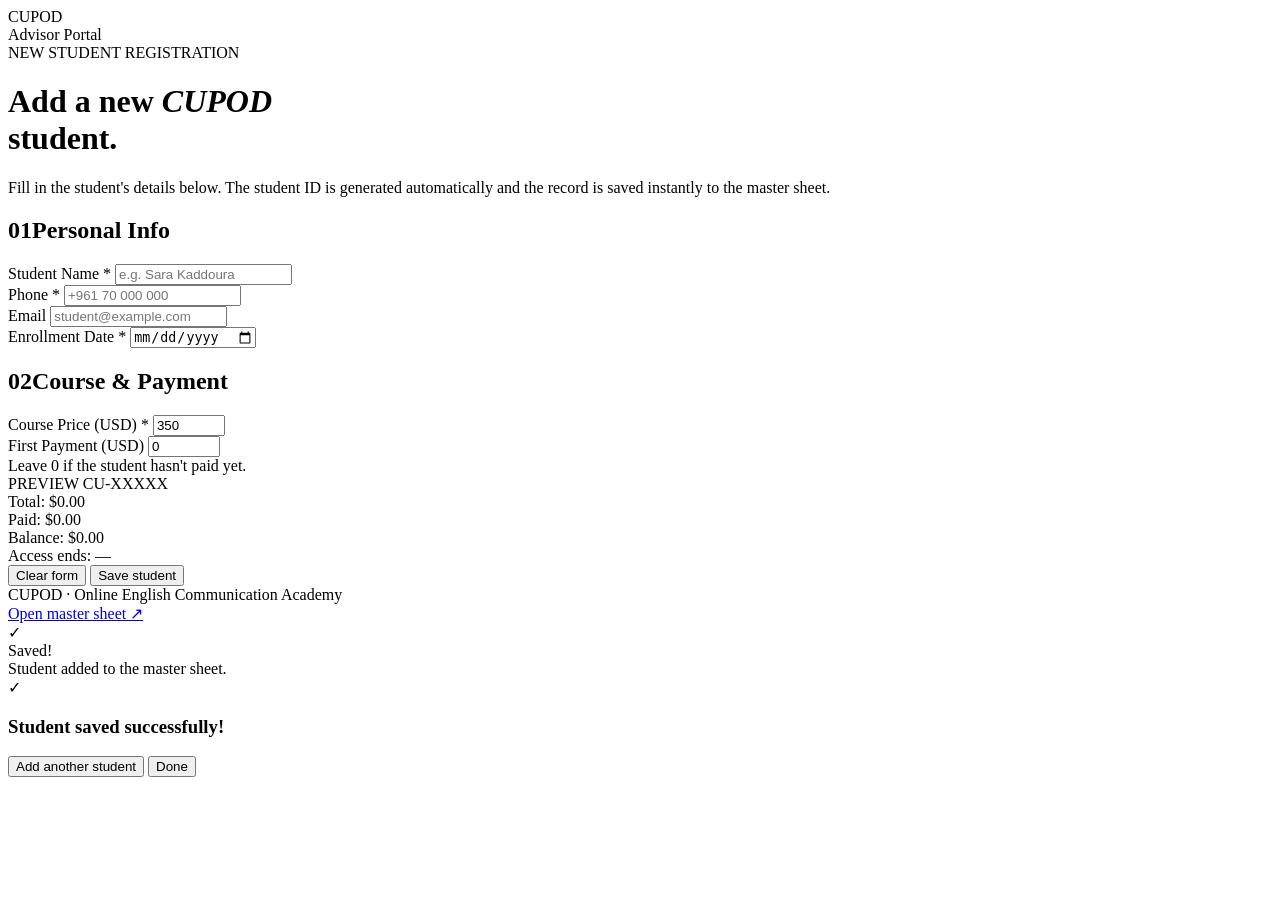
==== index.html @ 3a350378 "Add files via upload" ====
<!DOCTYPE html>
<html lang="en">
<head>
  <meta charset="UTF-8" />
  <meta name="viewport" content="width=device-width, initial-scale=1.0" />
  <title>CUPOD — Student Registration</title>
  <meta name="description" content="Register a new CUPOD student. Internal advisor tool." />
  <link rel="preconnect" href="https://fonts.googleapis.com" />
  <link rel="preconnect" href="https://fonts.gstatic.com" crossorigin />
  <link href="https://fonts.googleapis.com/css2?family=Bebas+Neue&family=DM+Sans:wght@300;400;500;700;900&display=swap" rel="stylesheet" />
  <link rel="stylesheet" href="css/styles.css" />
</head>
<body>

  <!-- BACKGROUND -->
  <div class="bg-orbs" aria-hidden="true">
    <div class="orb orb-1"></div>
    <div class="orb orb-2"></div>
    <div class="orb orb-3"></div>
  </div>

  <!-- NAV -->
  <nav class="nav">
    <div class="nav-logo">CUPOD</div>
    <div class="nav-tag">Advisor Portal</div>
  </nav>

  <!-- MAIN -->
  <main class="container">

    <header class="hero reveal">
      <span class="badge">NEW STUDENT REGISTRATION</span>
      <h1>Add a new <em>CUPOD</em><br/>student.</h1>
      <p class="hero-sub">Fill in the student's details below. The student ID is generated automatically and the record is saved instantly to the master sheet.</p>
    </header>

    <!-- FORM CARD -->
    <section class="card reveal">
      <form id="registrationForm" novalidate>

        <!-- SECTION: Personal -->
        <div class="form-section">
          <h2 class="section-title"><span class="section-num">01</span>Personal Info</h2>

          <div class="grid-2">
            <div class="field">
              <label for="studentName">Student Name <span class="req">*</span></label>
              <input type="text" id="studentName" name="studentName" required maxlength="80" autocomplete="name" placeholder="e.g. Sara Kaddoura" />
              <div class="error-msg" id="err-studentName"></div>
            </div>

            <div class="field">
              <label for="phone">Phone <span class="req">*</span></label>
              <input type="tel" id="phone" name="phone" required maxlength="30" autocomplete="tel" placeholder="+961 70 000 000" />
              <div class="error-msg" id="err-phone"></div>
            </div>

            <div class="field">
              <label for="email">Email</label>
              <input type="email" id="email" name="email" maxlength="120" autocomplete="email" placeholder="student@example.com" />
              <div class="error-msg" id="err-email"></div>
            </div>

            <div class="field">
              <label for="enrollDate">Enrollment Date <span class="req">*</span></label>
              <input type="date" id="enrollDate" name="enrollDate" required />
              <div class="error-msg" id="err-enrollDate"></div>
            </div>
          </div>
        </div>

        <!-- SECTION: Course -->
        <div class="form-section">
          <h2 class="section-title"><span class="section-num">02</span>Course & Payment</h2>

          <div class="grid-2">
            <div class="field">
              <label for="coursePrice">Course Price (USD) <span class="req">*</span></label>
              <input type="number" id="coursePrice" name="coursePrice" required min="0" max="10000" step="1" value="350" />
              <div class="error-msg" id="err-coursePrice"></div>
            </div>

            <div class="field">
              <label for="firstPayment">First Payment (USD)</label>
              <input type="number" id="firstPayment" name="firstPayment" min="0" max="10000" step="1" value="0" />
              <div class="error-msg" id="err-firstPayment"></div>
              <div class="field-hint">Leave 0 if the student hasn't paid yet.</div>
            </div>
          </div>
        </div>

        <!-- LIVE PREVIEW -->
        <div class="preview-box" id="previewBox">
          <div class="preview-header">
            <span class="preview-label">PREVIEW</span>
            <span class="preview-id" id="previewId">CU-XXXXX</span>
          </div>
          <div class="preview-grid">
            <div><span class="pk">Total:</span> <span class="pv" id="pvTotal">$0.00</span></div>
            <div><span class="pk">Paid:</span> <span class="pv" id="pvPaid">$0.00</span></div>
            <div><span class="pk">Balance:</span> <span class="pv" id="pvBalance">$0.00</span></div>
            <div><span class="pk">Access ends:</span> <span class="pv" id="pvAccess">—</span></div>
          </div>
        </div>

        <!-- ACTIONS -->
        <div class="actions">
          <button type="reset" class="btn btn-ghost" id="resetBtn">Clear form</button>
          <button type="submit" class="btn btn-primary" id="submitBtn">
            <span class="btn-label">Save student</span>
            <span class="spinner" aria-hidden="true"></span>
          </button>
        </div>

      </form>
    </section>

    <!-- FOOTER -->
    <footer class="footer reveal">
      <div>CUPOD · Online English Communication Academy</div>
      <div class="footer-link"><a href="#" id="viewSheetLink" target="_blank" rel="noopener">Open master sheet ↗</a></div>
    </footer>
  </main>

  <!-- TOAST -->
  <div class="toast" id="toast" role="status" aria-live="polite">
    <div class="toast-icon" id="toastIcon">✓</div>
    <div class="toast-body">
      <div class="toast-title" id="toastTitle">Saved!</div>
      <div class="toast-msg" id="toastMsg">Student added to the master sheet.</div>
    </div>
  </div>

  <!-- SUCCESS MODAL -->
  <div class="modal" id="successModal" aria-hidden="true">
    <div class="modal-backdrop"></div>
    <div class="modal-card">
      <div class="modal-check">✓</div>
      <h3>Student saved successfully!</h3>
      <div class="modal-details" id="modalDetails"></div>
      <div class="modal-actions">
        <button class="btn btn-ghost" id="addAnotherBtn">Add another student</button>
        <button class="btn btn-primary" id="modalCloseBtn">Done</button>
      </div>
    </div>
  </div>

  <script src="js/config.js"></script>
  <script src="js/main.js"></script>
</body>
</html>
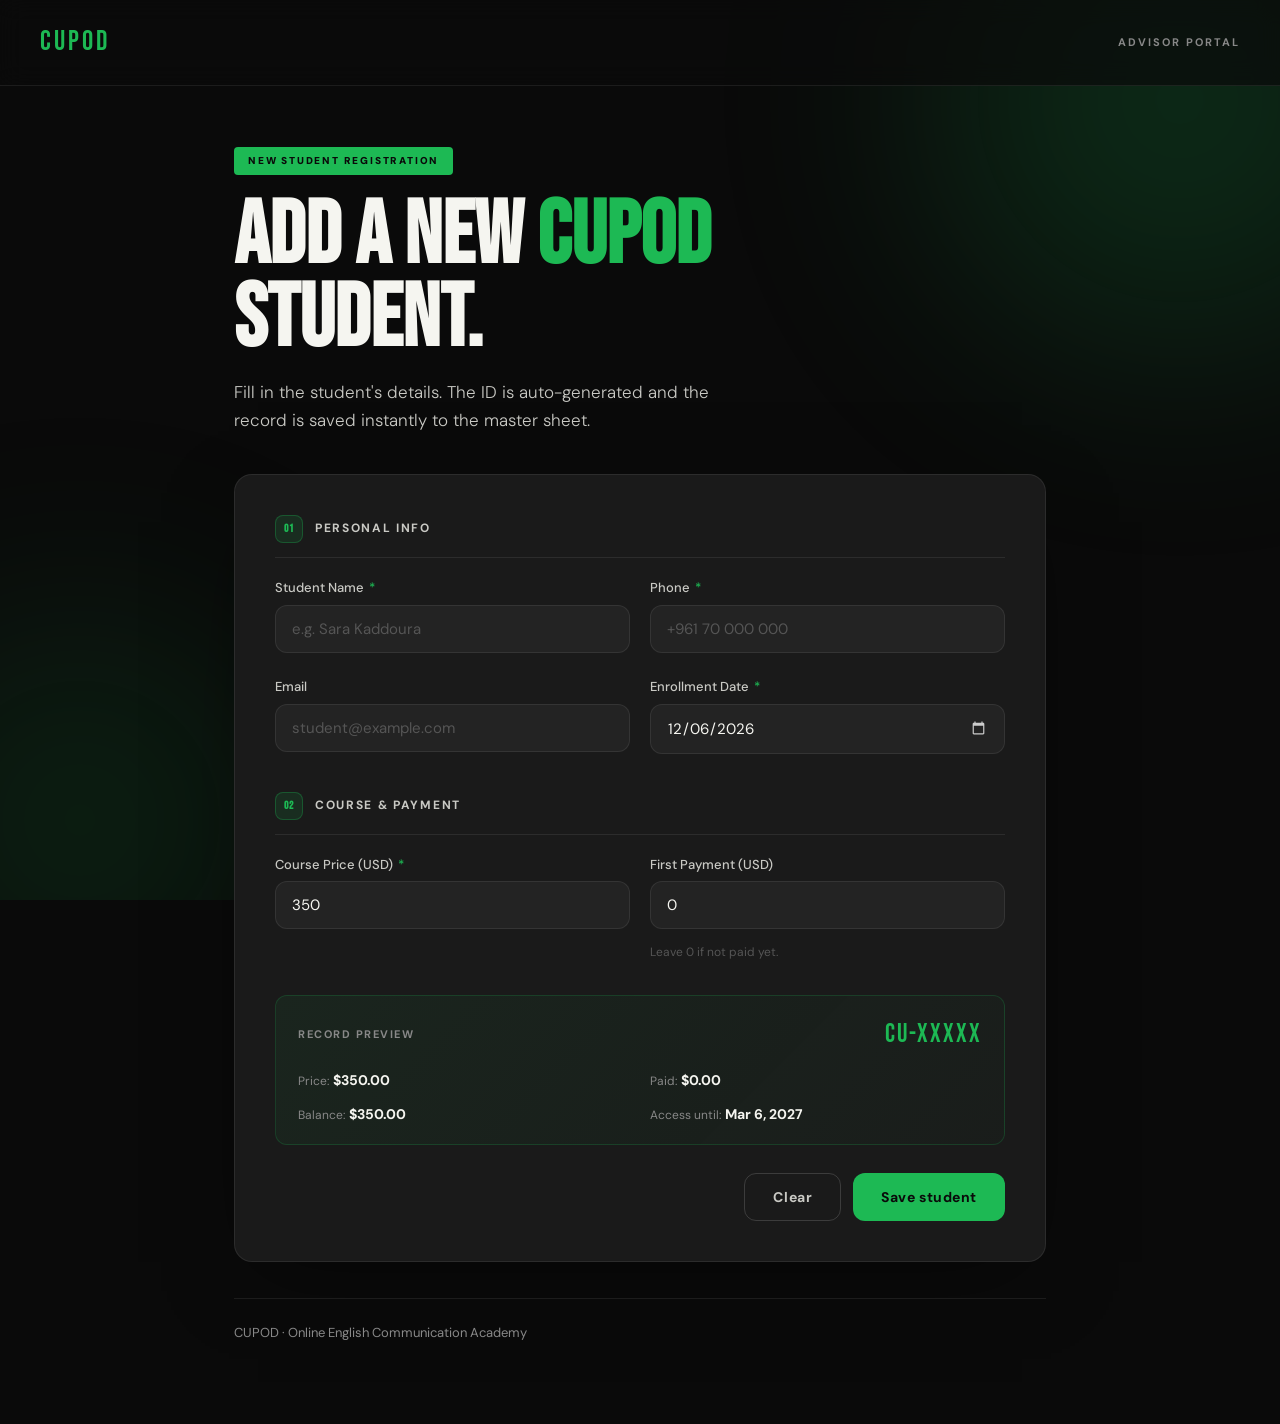
==== commit fd63fcd7: "Add files via upload" ====
--- a/index.html
+++ b/index.html
@@ -1,151 +1,470 @@
 <!DOCTYPE html>
 <html lang="en">
 <head>
-  <meta charset="UTF-8" />
-  <meta name="viewport" content="width=device-width, initial-scale=1.0" />
-  <title>CUPOD — Student Registration</title>
-  <meta name="description" content="Register a new CUPOD student. Internal advisor tool." />
-  <link rel="preconnect" href="https://fonts.googleapis.com" />
-  <link rel="preconnect" href="https://fonts.gstatic.com" crossorigin />
-  <link href="https://fonts.googleapis.com/css2?family=Bebas+Neue&family=DM+Sans:wght@300;400;500;700;900&display=swap" rel="stylesheet" />
-  <link rel="stylesheet" href="css/styles.css" />
+<meta charset="UTF-8"/>
+<meta name="viewport" content="width=device-width, initial-scale=1.0"/>
+<title>CUPOD — Student Registration</title>
+<link href="https://fonts.googleapis.com/css2?family=Bebas+Neue&family=DM+Sans:wght@300;400;500;700;900&display=swap" rel="stylesheet"/>
+<style>
+*{box-sizing:border-box;margin:0;padding:0}
+:root{
+  --green:#1DB954;--green-light:#24e066;
+  --black:#0a0a0a;--dark:#111;--dark2:#1a1a1a;--dark3:#232323;
+  --line:rgba(255,255,255,0.08);--line2:rgba(255,255,255,0.15);
+  --white:#f5f5f0;--gray1:#c9c9c4;--gray2:#888;--gray3:#555;
+  --red:#ff5a5a;--radius:12px;--radius-lg:18px;
+}
+html{scroll-behavior:smooth}
+body{background:var(--black);color:var(--white);font-family:'DM Sans',system-ui,sans-serif;font-size:16px;line-height:1.6;min-height:100vh;overflow-x:hidden}
+.bg{position:fixed;inset:0;z-index:0;overflow:hidden;pointer-events:none}
+.orb{position:absolute;border-radius:50%;filter:blur(120px);opacity:.18}
+.o1{width:500px;height:500px;background:var(--green);top:-150px;right:-150px;animation:f1 22s ease-in-out infinite}
+.o2{width:400px;height:400px;background:#1a8c3f;bottom:-120px;left:-120px;animation:f2 26s ease-in-out infinite}
+@keyframes f1{0%,100%{transform:translate(0,0)}50%{transform:translate(-40px,40px)}}
+@keyframes f2{0%,100%{transform:translate(0,0)}50%{transform:translate(60px,-30px)}}
+nav{position:relative;z-index:10;display:flex;align-items:center;justify-content:space-between;padding:20px 40px;border-bottom:1px solid var(--line);background:rgba(10,10,10,.7);backdrop-filter:blur(12px)}
+.logo{font-family:'Bebas Neue',sans-serif;font-size:28px;letter-spacing:3px;color:var(--green)}
+.nav-tag{font-size:11px;font-weight:700;letter-spacing:.18em;color:var(--gray2);text-transform:uppercase}
+.wrap{position:relative;z-index:1;max-width:860px;margin:0 auto;padding:60px 24px 80px}
+.hero{margin-bottom:40px}
+.badge{display:inline-block;background:var(--green);color:var(--black);font-size:10px;font-weight:900;letter-spacing:.18em;padding:6px 14px;border-radius:4px;margin-bottom:20px}
+h1{font-family:'Bebas Neue',sans-serif;font-size:clamp(48px,8vw,88px);line-height:.95;margin-bottom:16px}
+h1 em{color:var(--green);font-style:normal}
+.hero-sub{color:var(--gray1);font-size:17px;font-weight:300;max-width:520px;line-height:1.65}
+.card{background:var(--dark2);border:1px solid var(--line);border-radius:var(--radius-lg);padding:40px;box-shadow:0 24px 80px -24px rgba(0,0,0,.5)}
+.fsec{margin-bottom:32px}
+.stitle{font-size:12px;font-weight:700;letter-spacing:.14em;color:var(--gray1);text-transform:uppercase;display:flex;align-items:center;gap:12px;padding-bottom:14px;border-bottom:1px solid var(--line);margin-bottom:20px}
+.snum{display:inline-flex;align-items:center;justify-content:center;width:28px;height:28px;background:rgba(29,185,84,.12);color:var(--green);border:1px solid rgba(29,185,84,.3);border-radius:8px;font-size:11px;font-weight:900;font-family:'Bebas Neue',sans-serif;letter-spacing:1px}
+.g2{display:grid;grid-template-columns:repeat(2,1fr);gap:18px 20px}
+.field{display:flex;flex-direction:column;gap:6px}
+label{font-size:13px;font-weight:500;color:var(--gray1)}
+.req{color:var(--green);margin-left:2px}
+input{background:var(--dark3);border:1px solid var(--line);border-radius:var(--radius);padding:13px 16px;color:var(--white);font-family:inherit;font-size:15px;outline:none;width:100%;transition:border-color .2s,box-shadow .2s}
+input::placeholder{color:var(--gray3)}
+input:focus{border-color:var(--green);background:var(--black);box-shadow:0 0 0 3px rgba(29,185,84,.12)}
+input.bad{border-color:var(--red);box-shadow:0 0 0 3px rgba(255,90,90,.1)}
+input::-webkit-calendar-picker-indicator{filter:invert(1) brightness(.8);cursor:pointer}
+.hint{font-size:12px;color:var(--gray3);margin-top:2px}
+.err{font-size:12px;color:var(--red);min-height:0;max-height:0;overflow:hidden;transition:max-height .25s,margin .2s}
+.err.on{max-height:28px;margin-top:2px}
+.preview{background:linear-gradient(135deg,rgba(29,185,84,.07),rgba(29,185,84,.02));border:1px solid rgba(29,185,84,.2);border-radius:var(--radius);padding:18px 22px;margin:24px 0 28px}
+.prev-head{display:flex;justify-content:space-between;align-items:center;margin-bottom:12px}
+.prev-lbl{font-size:11px;font-weight:700;letter-spacing:.14em;color:var(--gray2);text-transform:uppercase}
+.prev-id{font-family:'Bebas Neue',sans-serif;font-size:26px;letter-spacing:2px;color:var(--green)}
+.prev-grid{display:grid;grid-template-columns:repeat(2,1fr);gap:8px 20px}
+.pk{font-size:12px;color:var(--gray2);margin-right:4px}
+.pv{font-size:14px;font-weight:700;color:var(--white)}
+.actions{display:flex;justify-content:flex-end;gap:12px;margin-top:24px}
+.btn{font-family:inherit;font-size:14px;font-weight:700;letter-spacing:.04em;padding:14px 28px;border-radius:var(--radius);cursor:pointer;border:none;transition:transform .12s,background .2s,opacity .2s;display:inline-flex;align-items:center;gap:8px}
+.btn:disabled{cursor:not-allowed;opacity:.7}
+.btn-p{background:var(--green);color:var(--black)}
+.btn-p:hover:not(:disabled){background:var(--green-light);transform:translateY(-1px)}
+.btn-g{background:transparent;color:var(--gray1);border:1px solid var(--line2)}
+.btn-g:hover{background:var(--dark3);color:var(--white)}
+.spin{display:none;width:14px;height:14px;border:2px solid rgba(0,0,0,.2);border-top-color:#000;border-radius:50%;animation:spin .8s linear infinite}
+.btn.loading .spin{display:inline-block}
+.btn.loading .lbl{opacity:.7}
+@keyframes spin{to{transform:rotate(360deg)}}
+
+/* DEBUG BOX — shows exactly what was sent and received */
+.debug{background:rgba(255,200,0,.06);border:1px solid rgba(255,200,0,.25);border-radius:10px;padding:14px 16px;margin-top:16px;font-size:12px;color:#ffd060;line-height:1.85;font-family:monospace;white-space:pre-wrap;word-break:break-all;display:none}
+.debug.show{display:block}
+.debug-title{font-size:11px;font-weight:700;letter-spacing:.14em;color:#ffd060;text-transform:uppercase;margin-bottom:8px}
+
+footer{margin-top:36px;padding-top:24px;border-top:1px solid var(--line);display:flex;justify-content:space-between;flex-wrap:wrap;gap:10px;font-size:13px;color:var(--gray2)}
+footer a{color:var(--green);text-decoration:none;font-weight:500}
+.toast{position:fixed;bottom:28px;left:50%;transform:translateX(-50%) translateY(120%);background:var(--dark2);border:1px solid var(--line2);border-radius:var(--radius);box-shadow:0 16px 60px rgba(0,0,0,.5);padding:14px 20px 14px 16px;display:flex;gap:14px;align-items:center;min-width:280px;z-index:1000;transition:transform .35s cubic-bezier(.2,.9,.3,1.2),opacity .25s;opacity:0}
+.toast.show{transform:translateX(-50%) translateY(0);opacity:1}
+.toast.et{border-color:rgba(255,90,90,.4)}
+.t-icon{width:30px;height:30px;background:var(--green);color:#000;border-radius:50%;display:flex;align-items:center;justify-content:center;font-weight:900;flex-shrink:0;font-size:15px}
+.toast.et .t-icon{background:var(--red);color:#fff}
+.t-title{font-weight:700;font-size:14px}
+.t-msg{font-size:13px;color:var(--gray1)}
+.modal{position:fixed;inset:0;z-index:999;display:none;align-items:center;justify-content:center;padding:24px}
+.modal.show{display:flex;animation:mfade .3s ease}
+@keyframes mfade{from{opacity:0}to{opacity:1}}
+.mbg{position:absolute;inset:0;background:rgba(0,0,0,.75);backdrop-filter:blur(6px)}
+.mcard{position:relative;background:var(--dark2);border:1px solid var(--line2);border-radius:var(--radius-lg);padding:40px;max-width:460px;width:100%;text-align:center;animation:mpop .35s cubic-bezier(.2,.9,.3,1.2)}
+@keyframes mpop{from{transform:scale(.92);opacity:0}to{transform:scale(1);opacity:1}}
+.mcheck{width:72px;height:72px;background:var(--green);border-radius:50%;display:flex;align-items:center;justify-content:center;margin:0 auto 20px;color:#000;font-size:36px;font-weight:900;animation:cpop .5s cubic-bezier(.2,.9,.3,1.2)}
+@keyframes cpop{0%{transform:scale(0)}60%{transform:scale(1.15)}100%{transform:scale(1)}}
+.mcard h3{font-family:'Bebas Neue',sans-serif;font-size:32px;letter-spacing:1px;margin-bottom:16px}
+.mdetails{background:var(--dark3);border-radius:var(--radius);padding:16px;margin-bottom:24px;text-align:left;font-size:14px;line-height:1.9;color:var(--gray1)}
+.mdetails strong{color:var(--white)}
+.mid{color:var(--green);font-weight:700;font-size:16px}
+.mactions{display:flex;gap:10px;justify-content:center}
+.rev{opacity:0;transform:translateY(24px);transition:opacity .7s ease,transform .7s ease}
+.rev.vis{opacity:1;transform:none}
+@media(max-width:700px){
+  nav{padding:14px 18px}
+  .wrap{padding:36px 16px 60px}
+  .card{padding:22px}
+  .g2{grid-template-columns:1fr}
+  .prev-grid{grid-template-columns:1fr}
+  .actions{flex-direction:column-reverse}
+  .btn{width:100%;justify-content:center}
+  .mactions{flex-direction:column-reverse}
+  .mactions .btn{width:100%}
+}
+</style>
 </head>
 <body>
 
-  <!-- BACKGROUND -->
-  <div class="bg-orbs" aria-hidden="true">
-    <div class="orb orb-1"></div>
-    <div class="orb orb-2"></div>
-    <div class="orb orb-3"></div>
-  </div>
-
-  <!-- NAV -->
-  <nav class="nav">
-    <div class="nav-logo">CUPOD</div>
-    <div class="nav-tag">Advisor Portal</div>
-  </nav>
-
-  <!-- MAIN -->
-  <main class="container">
-
-    <header class="hero reveal">
-      <span class="badge">NEW STUDENT REGISTRATION</span>
-      <h1>Add a new <em>CUPOD</em><br/>student.</h1>
-      <p class="hero-sub">Fill in the student's details below. The student ID is generated automatically and the record is saved instantly to the master sheet.</p>
-    </header>
-
-    <!-- FORM CARD -->
-    <section class="card reveal">
-      <form id="registrationForm" novalidate>
-
-        <!-- SECTION: Personal -->
-        <div class="form-section">
-          <h2 class="section-title"><span class="section-num">01</span>Personal Info</h2>
-
-          <div class="grid-2">
-            <div class="field">
-              <label for="studentName">Student Name <span class="req">*</span></label>
-              <input type="text" id="studentName" name="studentName" required maxlength="80" autocomplete="name" placeholder="e.g. Sara Kaddoura" />
-              <div class="error-msg" id="err-studentName"></div>
-            </div>
-
-            <div class="field">
-              <label for="phone">Phone <span class="req">*</span></label>
-              <input type="tel" id="phone" name="phone" required maxlength="30" autocomplete="tel" placeholder="+961 70 000 000" />
-              <div class="error-msg" id="err-phone"></div>
-            </div>
-
-            <div class="field">
-              <label for="email">Email</label>
-              <input type="email" id="email" name="email" maxlength="120" autocomplete="email" placeholder="student@example.com" />
-              <div class="error-msg" id="err-email"></div>
-            </div>
-
-            <div class="field">
-              <label for="enrollDate">Enrollment Date <span class="req">*</span></label>
-              <input type="date" id="enrollDate" name="enrollDate" required />
-              <div class="error-msg" id="err-enrollDate"></div>
-            </div>
+<div class="bg" aria-hidden="true">
+  <div class="orb o1"></div>
+  <div class="orb o2"></div>
+</div>
+
+<nav>
+  <div class="logo">CUPOD</div>
+  <div class="nav-tag">Advisor Portal</div>
+</nav>
+
+<main class="wrap">
+
+  <header class="hero rev">
+    <div class="badge">NEW STUDENT REGISTRATION</div>
+    <h1>Add a new <em>CUPOD</em><br>student.</h1>
+    <p class="hero-sub">Fill in the student's details. The ID is auto-generated and the record is saved instantly to the master sheet.</p>
+  </header>
+
+  <section class="card rev">
+    <form id="form" novalidate>
+
+      <div class="fsec">
+        <h2 class="stitle"><span class="snum">01</span>Personal Info</h2>
+        <div class="g2">
+          <div class="field">
+            <label for="studentName">Student Name <span class="req">*</span></label>
+            <input type="text" id="studentName" required maxlength="80" autocomplete="name" placeholder="e.g. Sara Kaddoura"/>
+            <div class="err" id="e-studentName"></div>
+          </div>
+          <div class="field">
+            <label for="phone">Phone <span class="req">*</span></label>
+            <input type="tel" id="phone" required maxlength="30" autocomplete="tel" placeholder="+961 70 000 000"/>
+            <div class="err" id="e-phone"></div>
+          </div>
+          <div class="field">
+            <label for="email">Email</label>
+            <input type="email" id="email" maxlength="120" autocomplete="email" placeholder="student@example.com"/>
+            <div class="err" id="e-email"></div>
+          </div>
+          <div class="field">
+            <label for="enrollDate">Enrollment Date <span class="req">*</span></label>
+            <input type="date" id="enrollDate" required/>
+            <div class="err" id="e-enrollDate"></div>
           </div>
         </div>
-
-        <!-- SECTION: Course -->
-        <div class="form-section">
-          <h2 class="section-title"><span class="section-num">02</span>Course & Payment</h2>
-
-          <div class="grid-2">
-            <div class="field">
-              <label for="coursePrice">Course Price (USD) <span class="req">*</span></label>
-              <input type="number" id="coursePrice" name="coursePrice" required min="0" max="10000" step="1" value="350" />
-              <div class="error-msg" id="err-coursePrice"></div>
-            </div>
-
-            <div class="field">
-              <label for="firstPayment">First Payment (USD)</label>
-              <input type="number" id="firstPayment" name="firstPayment" min="0" max="10000" step="1" value="0" />
-              <div class="error-msg" id="err-firstPayment"></div>
-              <div class="field-hint">Leave 0 if the student hasn't paid yet.</div>
-            </div>
+      </div>
+
+      <div class="fsec">
+        <h2 class="stitle"><span class="snum">02</span>Course & Payment</h2>
+        <div class="g2">
+          <div class="field">
+            <label for="coursePrice">Course Price (USD) <span class="req">*</span></label>
+            <input type="number" id="coursePrice" required min="0" max="10000" value="350"/>
+            <div class="err" id="e-coursePrice"></div>
+          </div>
+          <div class="field">
+            <label for="firstPayment">First Payment (USD)</label>
+            <input type="number" id="firstPayment" min="0" max="10000" value="0"/>
+            <div class="err" id="e-firstPayment"></div>
+            <div class="hint">Leave 0 if not paid yet.</div>
           </div>
         </div>
-
-        <!-- LIVE PREVIEW -->
-        <div class="preview-box" id="previewBox">
-          <div class="preview-header">
-            <span class="preview-label">PREVIEW</span>
-            <span class="preview-id" id="previewId">CU-XXXXX</span>
-          </div>
-          <div class="preview-grid">
-            <div><span class="pk">Total:</span> <span class="pv" id="pvTotal">$0.00</span></div>
-            <div><span class="pk">Paid:</span> <span class="pv" id="pvPaid">$0.00</span></div>
-            <div><span class="pk">Balance:</span> <span class="pv" id="pvBalance">$0.00</span></div>
-            <div><span class="pk">Access ends:</span> <span class="pv" id="pvAccess">—</span></div>
-          </div>
+      </div>
+
+      <div class="preview">
+        <div class="prev-head">
+          <span class="prev-lbl">Record Preview</span>
+          <span class="prev-id" id="prevId">CU-XXXXX</span>
         </div>
-
-        <!-- ACTIONS -->
-        <div class="actions">
-          <button type="reset" class="btn btn-ghost" id="resetBtn">Clear form</button>
-          <button type="submit" class="btn btn-primary" id="submitBtn">
-            <span class="btn-label">Save student</span>
-            <span class="spinner" aria-hidden="true"></span>
-          </button>
+        <div class="prev-grid">
+          <div><span class="pk">Price:</span><span class="pv" id="pvTotal">$0.00</span></div>
+          <div><span class="pk">Paid:</span><span class="pv" id="pvPaid">$0.00</span></div>
+          <div><span class="pk">Balance:</span><span class="pv" id="pvBal">$0.00</span></div>
+          <div><span class="pk">Access until:</span><span class="pv" id="pvAccess">—</span></div>
         </div>
-
-      </form>
-    </section>
-
-    <!-- FOOTER -->
-    <footer class="footer reveal">
-      <div>CUPOD · Online English Communication Academy</div>
-      <div class="footer-link"><a href="#" id="viewSheetLink" target="_blank" rel="noopener">Open master sheet ↗</a></div>
-    </footer>
-  </main>
-
-  <!-- TOAST -->
-  <div class="toast" id="toast" role="status" aria-live="polite">
-    <div class="toast-icon" id="toastIcon">✓</div>
-    <div class="toast-body">
-      <div class="toast-title" id="toastTitle">Saved!</div>
-      <div class="toast-msg" id="toastMsg">Student added to the master sheet.</div>
+      </div>
+
+      <!-- DEBUG BOX: shows what was sent + what the server replied -->
+      <div class="debug" id="debugBox">
+        <div class="debug-title">🔍 Debug Log</div>
+        <div id="debugText"></div>
+      </div>
+
+      <div class="actions">
+        <button type="reset" class="btn btn-g" id="resetBtn">Clear</button>
+        <button type="submit" class="btn btn-p" id="submitBtn">
+          <span class="lbl">Save student</span>
+          <span class="spin"></span>
+        </button>
+      </div>
+
+    </form>
+  </section>
+
+  <footer class="rev">
+    <span>CUPOD · Online English Communication Academy</span>
+    <a id="sheetLink" href="#" target="_blank" rel="noopener">Open master sheet ↗</a>
+  </footer>
+
+</main>
+
+<div class="toast" id="toast" aria-live="polite">
+  <div class="t-icon" id="tIcon">✓</div>
+  <div><div class="t-title" id="tTitle"></div><div class="t-msg" id="tMsg"></div></div>
+</div>
+
+<div class="modal" id="modal" aria-hidden="true">
+  <div class="mbg" id="mbg"></div>
+  <div class="mcard">
+    <div class="mcheck">✓</div>
+    <h3>Student saved!</h3>
+    <div class="mdetails" id="mdetails"></div>
+    <div class="mactions">
+      <button class="btn btn-g" id="anotherBtn">Add another</button>
+      <button class="btn btn-p" id="closeBtn">Done</button>
     </div>
   </div>
-
-  <!-- SUCCESS MODAL -->
-  <div class="modal" id="successModal" aria-hidden="true">
-    <div class="modal-backdrop"></div>
-    <div class="modal-card">
-      <div class="modal-check">✓</div>
-      <h3>Student saved successfully!</h3>
-      <div class="modal-details" id="modalDetails"></div>
-      <div class="modal-actions">
-        <button class="btn btn-ghost" id="addAnotherBtn">Add another student</button>
-        <button class="btn btn-primary" id="modalCloseBtn">Done</button>
-      </div>
-    </div>
-  </div>
-
-  <script src="js/config.js"></script>
-  <script src="js/main.js"></script>
+</div>
+
+<script>
+// ================================================================
+//  👇 STEP 1: PASTE YOUR APPS SCRIPT URL BETWEEN THE QUOTES BELOW
+// ================================================================
+const APPS_SCRIPT_URL = 'PASTE_YOUR_APPS_SCRIPT_URL_HERE';
+
+// ================================================================
+//  👇 STEP 2: PASTE YOUR GOOGLE SHEET URL BETWEEN THE QUOTES BELOW
+// ================================================================
+const SHEET_URL = 'PASTE_YOUR_GOOGLE_SHEET_URL_HERE';
+
+// ================================================================
+//  DO NOT EDIT ANYTHING BELOW THIS LINE
+// ================================================================
+const ACCESS_DAYS = 90;
+
+document.addEventListener('DOMContentLoaded', () => {
+
+  // Set today's date
+  const t = new Date();
+  document.getElementById('enrollDate').value =
+    t.getFullYear() + '-' + String(t.getMonth()+1).padStart(2,'0') + '-' + String(t.getDate()).padStart(2,'0');
+
+  // Sheet link
+  const sl = document.getElementById('sheetLink');
+  if (SHEET_URL && !SHEET_URL.includes('PASTE')) sl.href = SHEET_URL;
+  else sl.style.display = 'none';
+
+  // Scroll reveal
+  const obs = new IntersectionObserver(es => es.forEach(e => e.isIntersecting && e.target.classList.add('vis')), {threshold:.05});
+  document.querySelectorAll('.rev').forEach(el => obs.observe(el));
+
+  // Live preview
+  ['coursePrice','firstPayment','enrollDate'].forEach(id =>
+    document.getElementById(id).addEventListener('input', updatePreview));
+  updatePreview();
+
+  // Field validation on blur/input
+  document.getElementById('form').querySelectorAll('input').forEach(inp => {
+    inp.addEventListener('blur',  () => checkField(inp));
+    inp.addEventListener('input', () => inp.classList.contains('bad') && checkField(inp));
+  });
+
+  // Clear button
+  document.getElementById('resetBtn').addEventListener('click', () => setTimeout(() => {
+    document.getElementById('coursePrice').value = '350';
+    document.getElementById('firstPayment').value = '0';
+    document.querySelectorAll('input').forEach(i => i.classList.remove('bad'));
+    document.querySelectorAll('.err').forEach(e => { e.textContent=''; e.classList.remove('on'); });
+    hideDebug();
+    updatePreview();
+  }, 0));
+
+  // Modal close
+  document.getElementById('closeBtn').addEventListener('click', closeModal);
+  document.getElementById('mbg').addEventListener('click', closeModal);
+  document.getElementById('anotherBtn').addEventListener('click', () => {
+    closeModal();
+    document.getElementById('form').reset();
+    setTimeout(() => {
+      document.getElementById('coursePrice').value = '350';
+      document.getElementById('firstPayment').value = '0';
+      document.getElementById('studentName').focus();
+      updatePreview(); hideDebug();
+    }, 0);
+  });
+  document.addEventListener('keydown', e => e.key === 'Escape' && closeModal());
+
+  // Submit
+  document.getElementById('form').addEventListener('submit', handleSubmit);
+});
+
+// ---- preview ----
+function updatePreview() {
+  const price   = parseFloat(document.getElementById('coursePrice').value) || 0;
+  const paid    = parseFloat(document.getElementById('firstPayment').value) || 0;
+  const dateStr = document.getElementById('enrollDate').value;
+  document.getElementById('pvTotal').textContent  = '$' + price.toFixed(2);
+  document.getElementById('pvPaid').textContent   = '$' + paid.toFixed(2);
+  document.getElementById('pvBal').textContent    = '$' + Math.max(0, price - paid).toFixed(2);
+  if (dateStr) {
+    const d = new Date(dateStr + 'T00:00:00');
+    d.setDate(d.getDate() + ACCESS_DAYS);
+    document.getElementById('pvAccess').textContent = d.toLocaleDateString('en-US',{month:'short',day:'numeric',year:'numeric'});
+  } else {
+    document.getElementById('pvAccess').textContent = '—';
+  }
+}
+
+// ---- validation ----
+function checkField(inp) {
+  const id  = inp.id;
+  const val = inp.value.trim();
+  const err = document.getElementById('e-' + id);
+  let msg = '';
+
+  if (inp.required && !val)                                                  msg = 'Required';
+  else if (id==='studentName' && val && val.length < 2)                     msg = 'Name too short';
+  else if (id==='phone' && (val.match(/\d/g)||[]).length < 6)               msg = 'Enter a valid phone number';
+  else if (id==='email' && val && !/^[^\s@]+@[^\s@]+\.[^\s@]+$/.test(val)) msg = 'Invalid email';
+  else if (id==='coursePrice' && (isNaN(parseFloat(val))||parseFloat(val)<0)) msg = 'Must be a positive number';
+  else if (id==='firstPayment' && val) {
+    const pay = parseFloat(val), price = parseFloat(document.getElementById('coursePrice').value)||0;
+    if (isNaN(pay)||pay<0)   msg = 'Must be a positive number';
+    else if (pay > price)    msg = 'Cannot exceed course price';
+  }
+
+  if (msg) {
+    inp.classList.add('bad');
+    if (err) { err.textContent = msg; err.classList.add('on'); }
+    return false;
+  }
+  inp.classList.remove('bad');
+  if (err) { err.textContent = ''; err.classList.remove('on'); }
+  return true;
+}
+
+function checkAll() {
+  let ok=true, first=null;
+  document.getElementById('form').querySelectorAll('input').forEach(inp => {
+    if (!checkField(inp)) { if(!first) first=inp; ok=false; }
+  });
+  if (first) first.focus();
+  return ok;
+}
+
+// ---- submit ----
+async function handleSubmit(e) {
+  e.preventDefault();
+
+  if (!checkAll()) { toast('err','Fix the errors','Check the highlighted fields.'); return; }
+
+  if (!APPS_SCRIPT_URL || APPS_SCRIPT_URL.includes('PASTE')) {
+    showDebug('❌ APPS_SCRIPT_URL is not set in the HTML file.\n\nOpen index.html and replace:\n  PASTE_YOUR_APPS_SCRIPT_URL_HERE\nwith your real Apps Script /exec URL.');
+    toast('err','Not configured','Paste your Apps Script URL inside index.html');
+    return;
+  }
+
+  const btn = document.getElementById('submitBtn');
+  btn.classList.add('loading');
+  btn.disabled = true;
+
+  const data = {
+    action:       'addStudent',
+    studentName:  document.getElementById('studentName').value.trim(),
+    email:        document.getElementById('email').value.trim(),
+    phone:        document.getElementById('phone').value.trim(),
+    coursePrice:  String(parseFloat(document.getElementById('coursePrice').value)||0),
+    firstPayment: String(parseFloat(document.getElementById('firstPayment').value)||0),
+    enrollDate:   document.getElementById('enrollDate').value,
+    accessDays:   String(ACCESS_DAYS),
+  };
+
+  const fullURL = APPS_SCRIPT_URL + '?' + new URLSearchParams(data).toString();
+
+  showDebug('📤 Sending request...\nURL: ' + fullURL.slice(0,100) + '...\n\nData:\n' + JSON.stringify(data,null,2));
+
+  try {
+    const res  = await fetch(fullURL, { method:'GET', redirect:'follow' });
+    const text = await res.text();
+
+    showDebug(
+      '📤 Sent to:\n' + fullURL.slice(0,100) + '...\n\n' +
+      '📦 Data sent:\n' + JSON.stringify(data,null,2) + '\n\n' +
+      '📥 Server replied:\n' + text
+    );
+
+    let result;
+    try { result = JSON.parse(text); }
+    catch { throw new Error('Server did not return JSON.\nRaw response: ' + text.slice(0,200)); }
+
+    if (result.status === 'success') {
+      showModal(result, data);
+      toast('ok','Saved! ' + result.studentId, data.studentName + ' added to the sheet.');
+    } else {
+      throw new Error(result.message || 'Script returned an error');
+    }
+
+  } catch (err) {
+    console.error(err);
+    showDebug(
+      '📤 Tried:\n' + fullURL.slice(0,100) + '...\n\n' +
+      '📦 Data:\n' + JSON.stringify(data,null,2) + '\n\n' +
+      '❌ Error: ' + err.message
+    );
+    toast('err', 'Could not save', err.message);
+  } finally {
+    btn.classList.remove('loading');
+    btn.disabled = false;
+  }
+}
+
+// ---- debug ----
+function showDebug(msg) {
+  const box = document.getElementById('debugBox');
+  document.getElementById('debugText').textContent = msg;
+  box.classList.add('show');
+}
+function hideDebug() {
+  document.getElementById('debugBox').classList.remove('show');
+}
+
+// ---- modal ----
+function showModal(result, data) {
+  const price = parseFloat(data.coursePrice)||0;
+  const paid  = parseFloat(data.firstPayment)||0;
+  const d     = new Date(data.enrollDate + 'T00:00:00');
+  d.setDate(d.getDate() + ACCESS_DAYS);
+  document.getElementById('mdetails').innerHTML =
+    '<div class="mid">' + esc(result.studentId) + '</div>' +
+    '<div><strong>' + esc(data.studentName) + '</strong></div>' +
+    '<div>Phone: ' + esc(data.phone) + '</div>' +
+    '<div>Enrolled: ' + esc(data.enrollDate) + '</div>' +
+    '<div>Price: $' + price.toFixed(2) + ' · Paid: $' + paid.toFixed(2) + ' · Balance: $' + (price-paid).toFixed(2) + '</div>' +
+    '<div>Access until: ' + d.toLocaleDateString('en-US',{month:'short',day:'numeric',year:'numeric'}) + '</div>';
+  document.getElementById('modal').classList.add('show');
+}
+function closeModal() { document.getElementById('modal').classList.remove('show'); }
+
+// ---- toast ----
+let _tt;
+function toast(type, title, msg) {
+  clearTimeout(_tt);
+  const t = document.getElementById('toast');
+  t.classList.remove('show','et');
+  if (type==='err') t.classList.add('et');
+  document.getElementById('tIcon').textContent  = type==='err' ? '!' : '✓';
+  document.getElementById('tTitle').textContent = title;
+  document.getElementById('tMsg').textContent   = msg;
+  requestAnimationFrame(() => t.classList.add('show'));
+  _tt = setTimeout(() => t.classList.remove('show'), 5000);
+}
+
+function esc(s) {
+  return String(s).replace(/&/g,'&amp;').replace(/</g,'&lt;').replace(/>/g,'&gt;');
+}
+</script>
 </body>
 </html>
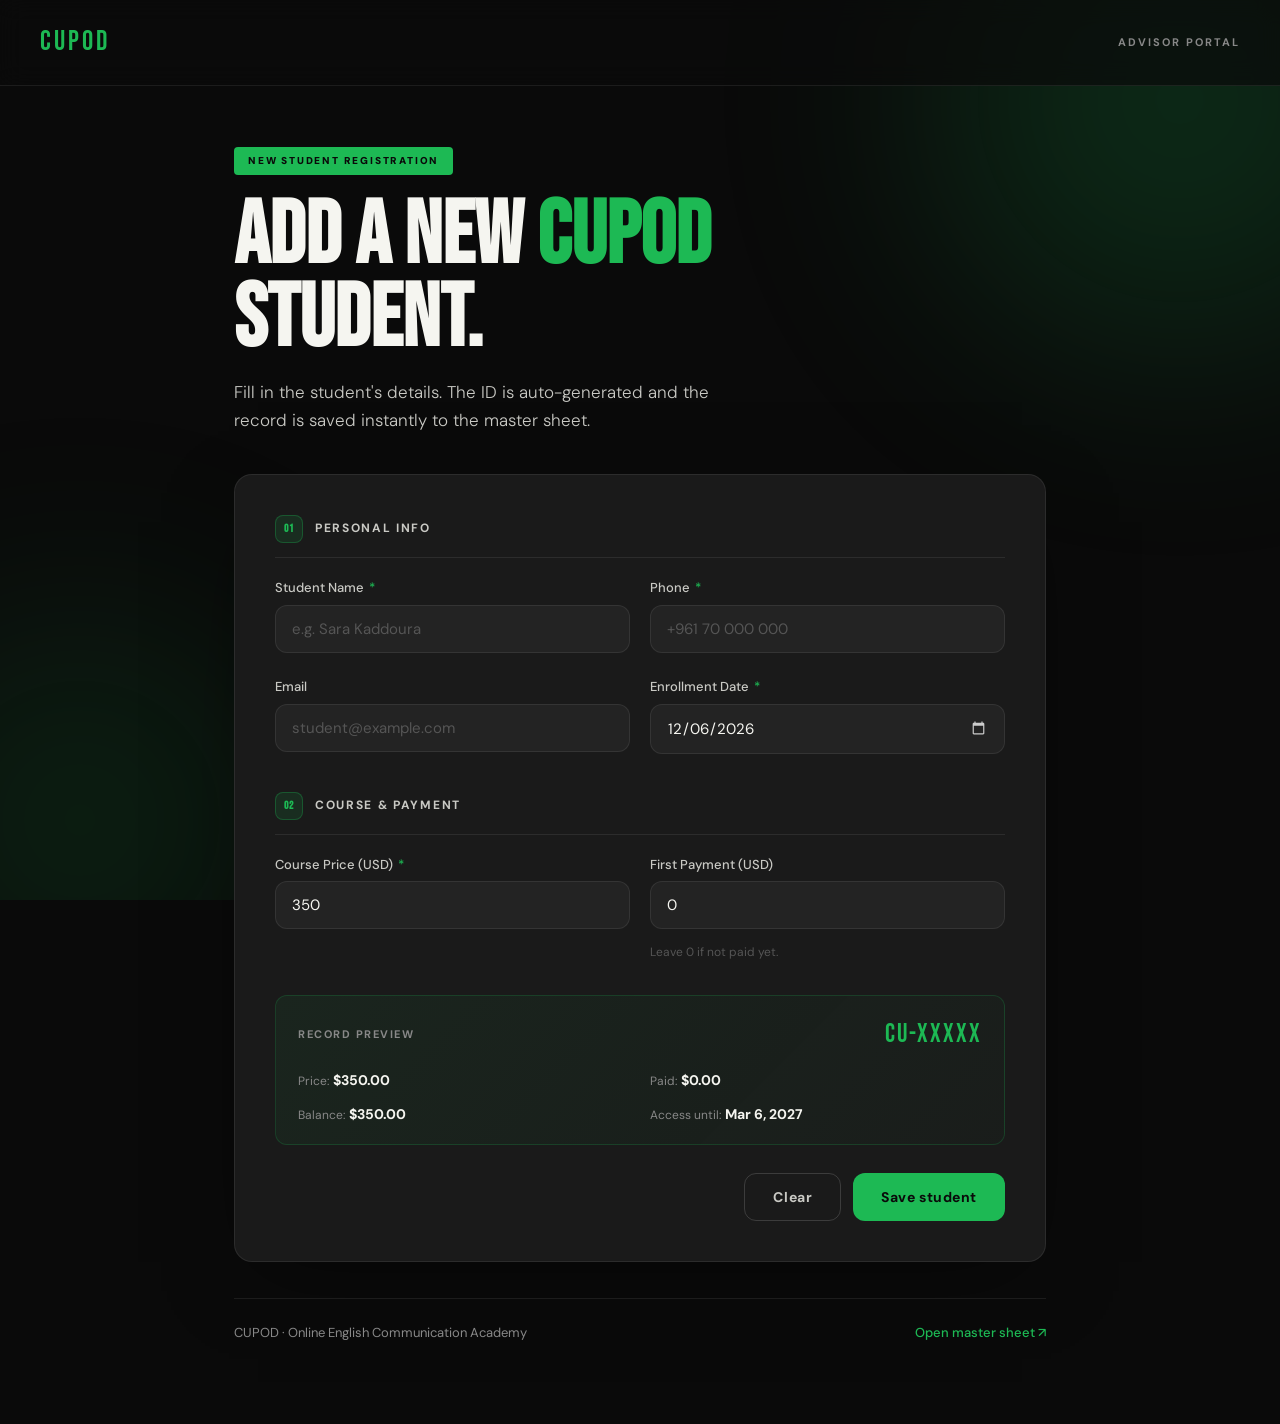
==== commit fec0a3b9: "Update index.html" ====
--- a/index.html
+++ b/index.html
@@ -233,12 +233,12 @@
 // ================================================================
 //  👇 STEP 1: PASTE YOUR APPS SCRIPT URL BETWEEN THE QUOTES BELOW
 // ================================================================
-const APPS_SCRIPT_URL = 'PASTE_YOUR_APPS_SCRIPT_URL_HERE';
+const APPS_SCRIPT_URL = 'https://script.google.com/macros/s/AKfycbwuyEQHX8Ug23815842E3OxxhWMEA9fo0_HSaOFOLU2N4sTUtnC45fngJLEHkQqrQ/exec';
 
 // ================================================================
 //  👇 STEP 2: PASTE YOUR GOOGLE SHEET URL BETWEEN THE QUOTES BELOW
 // ================================================================
-const SHEET_URL = 'PASTE_YOUR_GOOGLE_SHEET_URL_HERE';
+const SHEET_URL = 'https://docs.google.com/spreadsheets/d/1c5PS0vxg0dJYa8DAupnONGgP_cOnYeWA8XIiCJ7zcsw/edit';
 
 // ================================================================
 //  DO NOT EDIT ANYTHING BELOW THIS LINE
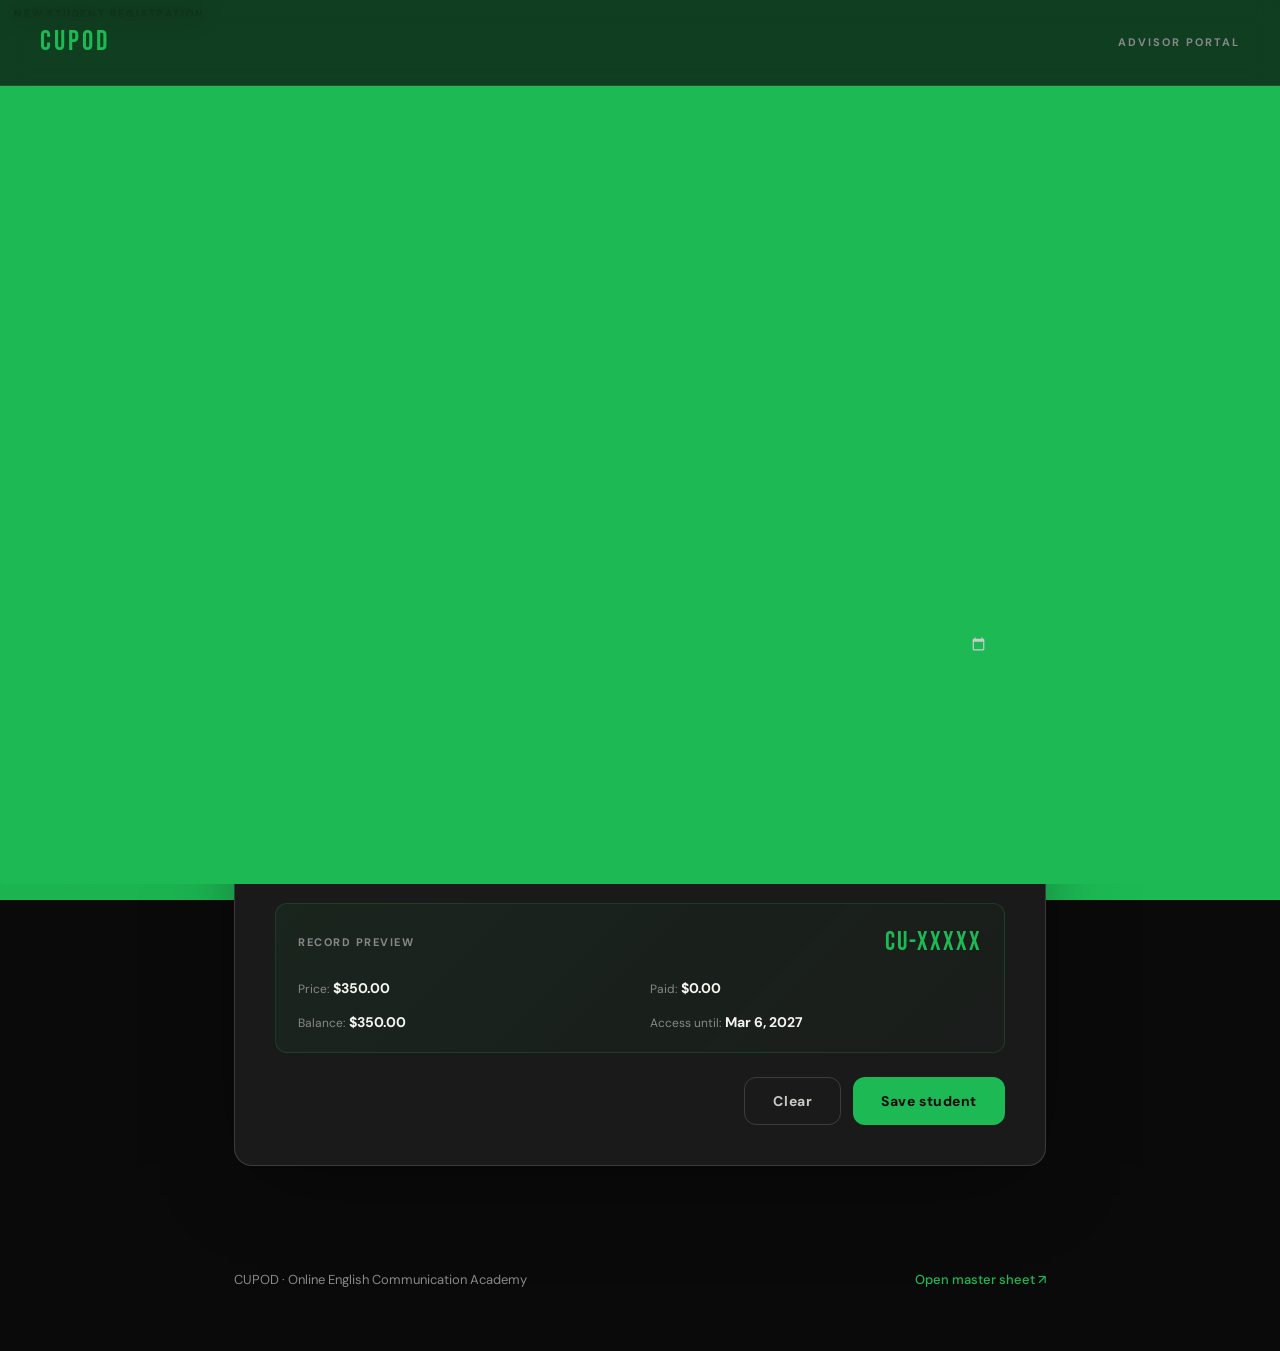
==== commit bc2011db: "Update index.html" ====
--- a/index.html
+++ b/index.html
@@ -3,108 +3,203 @@
 <head>
 <meta charset="UTF-8"/>
 <meta name="viewport" content="width=device-width, initial-scale=1.0"/>
-<title>CUPOD — Student Registration</title>
+<title>CUPOD — Advisor Portal</title>
 <link href="https://fonts.googleapis.com/css2?family=Bebas+Neue&family=DM+Sans:wght@300;400;500;700;900&display=swap" rel="stylesheet"/>
 <style>
 *{box-sizing:border-box;margin:0;padding:0}
 :root{
-  --green:#1DB954;--green-light:#24e066;
-  --black:#0a0a0a;--dark:#111;--dark2:#1a1a1a;--dark3:#232323;
+  --green:#1DB954;--gl:#24e066;--black:#0a0a0a;--dark2:#1a1a1a;--dark3:#232323;
   --line:rgba(255,255,255,0.08);--line2:rgba(255,255,255,0.15);
-  --white:#f5f5f0;--gray1:#c9c9c4;--gray2:#888;--gray3:#555;
-  --red:#ff5a5a;--radius:12px;--radius-lg:18px;
+  --white:#f5f5f0;--g1:#c9c9c4;--g2:#888;--g3:#555;
+  --red:#ff5a5a;--blue:#2C7BE5;--bl:#4d94ff;--r:12px;--rl:18px;
 }
 html{scroll-behavior:smooth}
-body{background:var(--black);color:var(--white);font-family:'DM Sans',system-ui,sans-serif;font-size:16px;line-height:1.6;min-height:100vh;overflow-x:hidden}
+body{background:var(--black);color:var(--white);font-family:'DM Sans',system-ui,sans-serif;
+  font-size:16px;line-height:1.6;min-height:100vh;overflow-x:hidden}
 .bg{position:fixed;inset:0;z-index:0;overflow:hidden;pointer-events:none}
 .orb{position:absolute;border-radius:50%;filter:blur(120px);opacity:.18}
 .o1{width:500px;height:500px;background:var(--green);top:-150px;right:-150px;animation:f1 22s ease-in-out infinite}
 .o2{width:400px;height:400px;background:#1a8c3f;bottom:-120px;left:-120px;animation:f2 26s ease-in-out infinite}
 @keyframes f1{0%,100%{transform:translate(0,0)}50%{transform:translate(-40px,40px)}}
 @keyframes f2{0%,100%{transform:translate(0,0)}50%{transform:translate(60px,-30px)}}
-nav{position:relative;z-index:10;display:flex;align-items:center;justify-content:space-between;padding:20px 40px;border-bottom:1px solid var(--line);background:rgba(10,10,10,.7);backdrop-filter:blur(12px)}
+
+/* NAV */
+nav{position:relative;z-index:10;display:flex;align-items:center;justify-content:space-between;
+  padding:20px 40px;border-bottom:1px solid var(--line);background:rgba(10,10,10,.7);backdrop-filter:blur(12px)}
 .logo{font-family:'Bebas Neue',sans-serif;font-size:28px;letter-spacing:3px;color:var(--green)}
-.nav-tag{font-size:11px;font-weight:700;letter-spacing:.18em;color:var(--gray2);text-transform:uppercase}
-.wrap{position:relative;z-index:1;max-width:860px;margin:0 auto;padding:60px 24px 80px}
-.hero{margin-bottom:40px}
-.badge{display:inline-block;background:var(--green);color:var(--black);font-size:10px;font-weight:900;letter-spacing:.18em;padding:6px 14px;border-radius:4px;margin-bottom:20px}
-h1{font-family:'Bebas Neue',sans-serif;font-size:clamp(48px,8vw,88px);line-height:.95;margin-bottom:16px}
+.nav-tag{font-size:11px;font-weight:700;letter-spacing:.18em;color:var(--g2);text-transform:uppercase}
+
+/* TABS */
+.tabs-bar{position:relative;z-index:1;display:flex;gap:4px;max-width:860px;margin:32px auto 0;padding:0 24px}
+.tab-btn{font-family:inherit;font-size:13px;font-weight:700;letter-spacing:.06em;
+  padding:11px 24px;border-radius:10px 10px 0 0;border:1px solid transparent;border-bottom:none;
+  cursor:pointer;transition:all .2s;text-transform:uppercase}
+.tab-btn.tadd{background:rgba(29,185,84,.1);color:var(--green);border-color:rgba(29,185,84,.2)}
+.tab-btn.tadd.active{background:var(--dark2);border-color:var(--line2)}
+.tab-btn.tpay{background:rgba(44,123,229,.1);color:var(--blue);border-color:rgba(44,123,229,.2)}
+.tab-btn.tpay.active{background:var(--dark2);border-color:var(--line2)}
+.tab-btn:not(.active):hover{opacity:.75}
+
+/* WRAP */
+.wrap{position:relative;z-index:1;max-width:860px;margin:0 auto;padding:0 24px 80px}
+.panel{background:var(--dark2);border:1px solid var(--line2);
+  border-radius:0 12px 18px 18px;padding:40px;
+  box-shadow:0 24px 80px -24px rgba(0,0,0,.5)}
+.panel.hidden{display:none}
+
+/* HERO */
+.hero{margin-bottom:32px}
+.badge{display:inline-block;font-size:10px;font-weight:900;letter-spacing:.18em;
+  padding:6px 14px;border-radius:4px;margin-bottom:16px}
+.bg{background:var(--green);color:var(--black)}
+.bb{background:var(--blue);color:#fff}
+h1{font-family:'Bebas Neue',sans-serif;font-size:clamp(40px,7vw,72px);line-height:.95;margin-bottom:14px}
 h1 em{color:var(--green);font-style:normal}
-.hero-sub{color:var(--gray1);font-size:17px;font-weight:300;max-width:520px;line-height:1.65}
-.card{background:var(--dark2);border:1px solid var(--line);border-radius:var(--radius-lg);padding:40px;box-shadow:0 24px 80px -24px rgba(0,0,0,.5)}
-.fsec{margin-bottom:32px}
-.stitle{font-size:12px;font-weight:700;letter-spacing:.14em;color:var(--gray1);text-transform:uppercase;display:flex;align-items:center;gap:12px;padding-bottom:14px;border-bottom:1px solid var(--line);margin-bottom:20px}
-.snum{display:inline-flex;align-items:center;justify-content:center;width:28px;height:28px;background:rgba(29,185,84,.12);color:var(--green);border:1px solid rgba(29,185,84,.3);border-radius:8px;font-size:11px;font-weight:900;font-family:'Bebas Neue',sans-serif;letter-spacing:1px}
+h1 em.b{color:var(--blue)}
+.sub{color:var(--g1);font-size:15px;font-weight:300;max-width:520px;line-height:1.65}
+
+/* SECTIONS */
+.fsec{margin-bottom:28px}
+.stitle{font-size:12px;font-weight:700;letter-spacing:.14em;color:var(--g1);text-transform:uppercase;
+  display:flex;align-items:center;gap:12px;padding-bottom:14px;border-bottom:1px solid var(--line);margin-bottom:20px}
+.sn{display:inline-flex;align-items:center;justify-content:center;width:28px;height:28px;
+  background:rgba(29,185,84,.12);color:var(--green);border:1px solid rgba(29,185,84,.3);
+  border-radius:8px;font-size:11px;font-weight:900;font-family:'Bebas Neue',sans-serif;letter-spacing:1px}
+.sn.b{background:rgba(44,123,229,.12);color:var(--blue);border-color:rgba(44,123,229,.3)}
+
+/* FIELDS */
 .g2{display:grid;grid-template-columns:repeat(2,1fr);gap:18px 20px}
 .field{display:flex;flex-direction:column;gap:6px}
-label{font-size:13px;font-weight:500;color:var(--gray1)}
-.req{color:var(--green);margin-left:2px}
-input{background:var(--dark3);border:1px solid var(--line);border-radius:var(--radius);padding:13px 16px;color:var(--white);font-family:inherit;font-size:15px;outline:none;width:100%;transition:border-color .2s,box-shadow .2s}
-input::placeholder{color:var(--gray3)}
+label{font-size:13px;font-weight:500;color:var(--g1)}
+.rq{color:var(--green);margin-left:2px}
+.rqb{color:var(--blue);margin-left:2px}
+input{background:var(--dark3);border:1px solid var(--line);border-radius:var(--r);
+  padding:13px 16px;color:var(--white);font-family:inherit;font-size:15px;outline:none;width:100%;
+  transition:border-color .2s,box-shadow .2s}
+input::placeholder{color:var(--g3)}
 input:focus{border-color:var(--green);background:var(--black);box-shadow:0 0 0 3px rgba(29,185,84,.12)}
+input.fb:focus{border-color:var(--blue);box-shadow:0 0 0 3px rgba(44,123,229,.12)}
 input.bad{border-color:var(--red);box-shadow:0 0 0 3px rgba(255,90,90,.1)}
 input::-webkit-calendar-picker-indicator{filter:invert(1) brightness(.8);cursor:pointer}
-.hint{font-size:12px;color:var(--gray3);margin-top:2px}
-.err{font-size:12px;color:var(--red);min-height:0;max-height:0;overflow:hidden;transition:max-height .25s,margin .2s}
-.err.on{max-height:28px;margin-top:2px}
-.preview{background:linear-gradient(135deg,rgba(29,185,84,.07),rgba(29,185,84,.02));border:1px solid rgba(29,185,84,.2);border-radius:var(--radius);padding:18px 22px;margin:24px 0 28px}
-.prev-head{display:flex;justify-content:space-between;align-items:center;margin-bottom:12px}
-.prev-lbl{font-size:11px;font-weight:700;letter-spacing:.14em;color:var(--gray2);text-transform:uppercase}
-.prev-id{font-family:'Bebas Neue',sans-serif;font-size:26px;letter-spacing:2px;color:var(--green)}
-.prev-grid{display:grid;grid-template-columns:repeat(2,1fr);gap:8px 20px}
-.pk{font-size:12px;color:var(--gray2);margin-right:4px}
+.hint{font-size:12px;color:var(--g3);margin-top:2px}
+.ferr{font-size:12px;color:var(--red);min-height:0;max-height:0;overflow:hidden;transition:max-height .25s}
+.ferr.on{max-height:28px;margin-top:2px}
+
+/* PREVIEW */
+.preview{background:linear-gradient(135deg,rgba(29,185,84,.07),rgba(29,185,84,.02));
+  border:1px solid rgba(29,185,84,.2);border-radius:var(--r);padding:18px 22px;margin:20px 0 24px}
+.ph{display:flex;justify-content:space-between;align-items:center;margin-bottom:12px}
+.pl{font-size:11px;font-weight:700;letter-spacing:.14em;color:var(--g2);text-transform:uppercase}
+.pid{font-family:'Bebas Neue',sans-serif;font-size:26px;letter-spacing:2px;color:var(--green)}
+.pg{display:grid;grid-template-columns:repeat(2,1fr);gap:8px 20px}
+.pk{font-size:12px;color:var(--g2);margin-right:4px}
 .pv{font-size:14px;font-weight:700;color:var(--white)}
+
+/* LOOKUP BOX */
+.lbox{background:rgba(44,123,229,.05);border:1px solid rgba(44,123,229,.2);
+  border-radius:var(--r);padding:20px;margin-bottom:24px}
+.lrow{display:flex;gap:10px;align-items:flex-end}
+.lrow .field{flex:1}
+.lbtn{font-family:inherit;font-size:13px;font-weight:700;padding:13px 20px;
+  background:var(--blue);color:#fff;border:none;border-radius:var(--r);
+  cursor:pointer;white-space:nowrap;transition:background .2s,transform .12s;flex-shrink:0}
+.lbtn:hover{background:var(--bl);transform:translateY(-1px)}
+.lbtn:disabled{opacity:.6;cursor:not-allowed}
+.sfound{margin-top:14px;padding:14px 16px;background:rgba(29,185,84,.08);
+  border:1px solid rgba(29,185,84,.25);border-radius:10px;font-size:14px;line-height:1.8;display:none}
+.sfound.show{display:block}
+.sfname{font-weight:700;color:var(--white);font-size:15px}
+.sfbal{color:var(--green);font-weight:700}
+.sfno{margin-top:14px;padding:12px 16px;background:rgba(255,90,90,.08);
+  border:1px solid rgba(255,90,90,.2);border-radius:10px;font-size:13px;color:#ff8080;display:none}
+.sfno.show{display:block}
+
+/* SLOTS */
+.slots{display:flex;gap:6px;margin-top:8px}
+.slot{width:28px;height:6px;border-radius:3px;background:var(--dark3);border:1px solid var(--line2)}
+.slot.used{background:var(--green)}
+.slot.next{background:rgba(44,123,229,.5);border-color:var(--blue)}
+
+/* ACTIONS */
 .actions{display:flex;justify-content:flex-end;gap:12px;margin-top:24px}
-.btn{font-family:inherit;font-size:14px;font-weight:700;letter-spacing:.04em;padding:14px 28px;border-radius:var(--radius);cursor:pointer;border:none;transition:transform .12s,background .2s,opacity .2s;display:inline-flex;align-items:center;gap:8px}
+.btn{font-family:inherit;font-size:14px;font-weight:700;letter-spacing:.04em;padding:14px 28px;
+  border-radius:var(--r);cursor:pointer;border:none;
+  transition:transform .12s,background .2s,opacity .2s;display:inline-flex;align-items:center;gap:8px}
 .btn:disabled{cursor:not-allowed;opacity:.7}
-.btn-p{background:var(--green);color:var(--black)}
-.btn-p:hover:not(:disabled){background:var(--green-light);transform:translateY(-1px)}
-.btn-g{background:transparent;color:var(--gray1);border:1px solid var(--line2)}
+.btn-g{background:transparent;color:var(--g1);border:1px solid var(--line2)}
 .btn-g:hover{background:var(--dark3);color:var(--white)}
-.spin{display:none;width:14px;height:14px;border:2px solid rgba(0,0,0,.2);border-top-color:#000;border-radius:50%;animation:spin .8s linear infinite}
+.btn-green{background:var(--green);color:var(--black)}
+.btn-green:hover:not(:disabled){background:var(--gl);transform:translateY(-1px)}
+.btn-blue{background:var(--blue);color:#fff}
+.btn-blue:hover:not(:disabled){background:var(--bl);transform:translateY(-1px)}
+.spin{display:none;width:14px;height:14px;border:2px solid rgba(255,255,255,.3);
+  border-top-color:#fff;border-radius:50%;animation:spin .8s linear infinite}
+.btn-green .spin{border-color:rgba(0,0,0,.2);border-top-color:#000}
 .btn.loading .spin{display:inline-block}
 .btn.loading .lbl{opacity:.7}
 @keyframes spin{to{transform:rotate(360deg)}}
 
-/* DEBUG BOX — shows exactly what was sent and received */
-.debug{background:rgba(255,200,0,.06);border:1px solid rgba(255,200,0,.25);border-radius:10px;padding:14px 16px;margin-top:16px;font-size:12px;color:#ffd060;line-height:1.85;font-family:monospace;white-space:pre-wrap;word-break:break-all;display:none}
+/* DEBUG */
+.debug{background:rgba(255,200,0,.06);border:1px solid rgba(255,200,0,.25);border-radius:10px;
+  padding:14px 16px;margin-top:16px;font-size:12px;color:#ffd060;line-height:1.85;
+  font-family:monospace;white-space:pre-wrap;word-break:break-all;display:none}
 .debug.show{display:block}
-.debug-title{font-size:11px;font-weight:700;letter-spacing:.14em;color:#ffd060;text-transform:uppercase;margin-bottom:8px}
-
-footer{margin-top:36px;padding-top:24px;border-top:1px solid var(--line);display:flex;justify-content:space-between;flex-wrap:wrap;gap:10px;font-size:13px;color:var(--gray2)}
+
+footer{position:relative;z-index:1;max-width:860px;margin:24px auto 0;padding:0 24px 60px;
+  display:flex;justify-content:space-between;flex-wrap:wrap;gap:10px;font-size:13px;color:var(--g2)}
 footer a{color:var(--green);text-decoration:none;font-weight:500}
-.toast{position:fixed;bottom:28px;left:50%;transform:translateX(-50%) translateY(120%);background:var(--dark2);border:1px solid var(--line2);border-radius:var(--radius);box-shadow:0 16px 60px rgba(0,0,0,.5);padding:14px 20px 14px 16px;display:flex;gap:14px;align-items:center;min-width:280px;z-index:1000;transition:transform .35s cubic-bezier(.2,.9,.3,1.2),opacity .25s;opacity:0}
+
+/* TOAST */
+.toast{position:fixed;bottom:28px;left:50%;transform:translateX(-50%) translateY(120%);
+  background:var(--dark2);border:1px solid var(--line2);border-radius:var(--r);
+  box-shadow:0 16px 60px rgba(0,0,0,.5);padding:14px 20px 14px 16px;
+  display:flex;gap:14px;align-items:center;min-width:280px;z-index:9999;
+  transition:transform .35s cubic-bezier(.2,.9,.3,1.2),opacity .25s;opacity:0}
 .toast.show{transform:translateX(-50%) translateY(0);opacity:1}
 .toast.et{border-color:rgba(255,90,90,.4)}
-.t-icon{width:30px;height:30px;background:var(--green);color:#000;border-radius:50%;display:flex;align-items:center;justify-content:center;font-weight:900;flex-shrink:0;font-size:15px}
-.toast.et .t-icon{background:var(--red);color:#fff}
-.t-title{font-weight:700;font-size:14px}
-.t-msg{font-size:13px;color:var(--gray1)}
+.ti{width:30px;height:30px;background:var(--green);color:#000;border-radius:50%;
+  display:flex;align-items:center;justify-content:center;font-weight:900;flex-shrink:0;font-size:15px}
+.toast.et .ti{background:var(--red);color:#fff}
+.tt{font-weight:700;font-size:14px}
+.tm{font-size:13px;color:var(--g1)}
+
+/* MODAL */
 .modal{position:fixed;inset:0;z-index:999;display:none;align-items:center;justify-content:center;padding:24px}
-.modal.show{display:flex;animation:mfade .3s ease}
-@keyframes mfade{from{opacity:0}to{opacity:1}}
-.mbg{position:absolute;inset:0;background:rgba(0,0,0,.75);backdrop-filter:blur(6px)}
-.mcard{position:relative;background:var(--dark2);border:1px solid var(--line2);border-radius:var(--radius-lg);padding:40px;max-width:460px;width:100%;text-align:center;animation:mpop .35s cubic-bezier(.2,.9,.3,1.2)}
-@keyframes mpop{from{transform:scale(.92);opacity:0}to{transform:scale(1);opacity:1}}
-.mcheck{width:72px;height:72px;background:var(--green);border-radius:50%;display:flex;align-items:center;justify-content:center;margin:0 auto 20px;color:#000;font-size:36px;font-weight:900;animation:cpop .5s cubic-bezier(.2,.9,.3,1.2)}
-@keyframes cpop{0%{transform:scale(0)}60%{transform:scale(1.15)}100%{transform:scale(1)}}
-.mcard h3{font-family:'Bebas Neue',sans-serif;font-size:32px;letter-spacing:1px;margin-bottom:16px}
-.mdetails{background:var(--dark3);border-radius:var(--radius);padding:16px;margin-bottom:24px;text-align:left;font-size:14px;line-height:1.9;color:var(--gray1)}
-.mdetails strong{color:var(--white)}
-.mid{color:var(--green);font-weight:700;font-size:16px}
-.mactions{display:flex;gap:10px;justify-content:center}
-.rev{opacity:0;transform:translateY(24px);transition:opacity .7s ease,transform .7s ease}
-.rev.vis{opacity:1;transform:none}
+.modal.show{display:flex;animation:mf .3s ease}
+@keyframes mf{from{opacity:0}to{opacity:1}}
+.mbd{position:absolute;inset:0;background:rgba(0,0,0,.75);backdrop-filter:blur(6px)}
+.mc{position:relative;background:var(--dark2);border:1px solid var(--line2);
+  border-radius:var(--rl);padding:40px;max-width:460px;width:100%;text-align:center;
+  animation:mp .35s cubic-bezier(.2,.9,.3,1.2)}
+@keyframes mp{from{transform:scale(.92);opacity:0}to{transform:scale(1);opacity:1}}
+.mck{width:72px;height:72px;border-radius:50%;display:flex;align-items:center;justify-content:center;
+  margin:0 auto 20px;font-size:36px;font-weight:900;animation:cp .5s cubic-bezier(.2,.9,.3,1.2)}
+.mck.gr{background:var(--green);color:#000}
+.mck.bl{background:var(--blue);color:#fff}
+@keyframes cp{0%{transform:scale(0)}60%{transform:scale(1.15)}100%{transform:scale(1)}}
+.mc h3{font-family:'Bebas Neue',sans-serif;font-size:32px;letter-spacing:1px;margin-bottom:16px}
+.md{background:var(--dark3);border-radius:var(--r);padding:16px;margin-bottom:24px;
+  text-align:left;font-size:14px;line-height:1.9;color:var(--g1)}
+.md strong{color:var(--white)}
+.mid{font-weight:700;font-size:15px}
+.mid.gr{color:var(--green)}
+.mid.bl{color:var(--blue)}
+.ma{display:flex;gap:10px;justify-content:center}
+
 @media(max-width:700px){
   nav{padding:14px 18px}
-  .wrap{padding:36px 16px 60px}
-  .card{padding:22px}
+  .tabs-bar{padding:0 16px;margin-top:20px}
+  .tab-btn{padding:8px 14px;font-size:12px}
+  .wrap{padding:0 16px 60px}
+  .panel{padding:22px;border-radius:0 10px 16px 16px}
   .g2{grid-template-columns:1fr}
-  .prev-grid{grid-template-columns:1fr}
+  .pg{grid-template-columns:1fr}
   .actions{flex-direction:column-reverse}
   .btn{width:100%;justify-content:center}
-  .mactions{flex-direction:column-reverse}
-  .mactions .btn{width:100%}
+  .lrow{flex-direction:column}
+  .lbtn{width:100%}
+  .ma{flex-direction:column-reverse}
+  .ma .btn{width:100%}
 }
 </style>
 </head>
@@ -120,351 +215,461 @@
   <div class="nav-tag">Advisor Portal</div>
 </nav>
 
-<main class="wrap">
-
-  <header class="hero rev">
-    <div class="badge">NEW STUDENT REGISTRATION</div>
-    <h1>Add a new <em>CUPOD</em><br>student.</h1>
-    <p class="hero-sub">Fill in the student's details. The ID is auto-generated and the record is saved instantly to the master sheet.</p>
-  </header>
-
-  <section class="card rev">
-    <form id="form" novalidate>
-
+<!-- TABS -->
+<div class="tabs-bar">
+  <button class="tab-btn tadd active" id="tabAdd" onclick="switchTab('add')">➕ Add New Student</button>
+  <button class="tab-btn tpay"        id="tabPay" onclick="switchTab('pay')">💰 Record Payment</button>
+</div>
+
+<div class="wrap">
+
+  <!-- ══════════════════════════════
+       TAB 1: ADD NEW STUDENT
+       ══════════════════════════════ -->
+  <div class="panel" id="panelAdd">
+    <div class="hero">
+      <div class="badge bg">NEW STUDENT REGISTRATION</div>
+      <h1>Add a new <em>CUPOD</em><br>student.</h1>
+      <p class="sub">Fill in the details below. The ID is auto-generated and saved instantly to the master sheet. The form clears automatically after each save.</p>
+    </div>
+
+    <form id="addForm" novalidate>
       <div class="fsec">
-        <h2 class="stitle"><span class="snum">01</span>Personal Info</h2>
+        <h2 class="stitle"><span class="sn">01</span>Personal Info</h2>
         <div class="g2">
           <div class="field">
-            <label for="studentName">Student Name <span class="req">*</span></label>
-            <input type="text" id="studentName" required maxlength="80" autocomplete="name" placeholder="e.g. Sara Kaddoura"/>
-            <div class="err" id="e-studentName"></div>
-          </div>
-          <div class="field">
-            <label for="phone">Phone <span class="req">*</span></label>
-            <input type="tel" id="phone" required maxlength="30" autocomplete="tel" placeholder="+961 70 000 000"/>
-            <div class="err" id="e-phone"></div>
-          </div>
-          <div class="field">
-            <label for="email">Email</label>
-            <input type="email" id="email" maxlength="120" autocomplete="email" placeholder="student@example.com"/>
-            <div class="err" id="e-email"></div>
-          </div>
-          <div class="field">
-            <label for="enrollDate">Enrollment Date <span class="req">*</span></label>
-            <input type="date" id="enrollDate" required/>
-            <div class="err" id="e-enrollDate"></div>
+            <label for="sName">Student Name <span class="rq">*</span></label>
+            <input type="text" id="sName" required maxlength="80" autocomplete="name" placeholder="e.g. Sara Kaddoura"/>
+            <div class="ferr" id="e-sName"></div>
+          </div>
+          <div class="field">
+            <label for="sPhone">Phone <span class="rq">*</span></label>
+            <input type="tel" id="sPhone" required maxlength="30" autocomplete="tel" placeholder="+961 70 000 000"/>
+            <div class="ferr" id="e-sPhone"></div>
+          </div>
+          <div class="field">
+            <label for="sEmail">Email</label>
+            <input type="email" id="sEmail" maxlength="120" autocomplete="email" placeholder="student@example.com"/>
+            <div class="ferr" id="e-sEmail"></div>
+          </div>
+          <div class="field">
+            <label for="sDate">Enrollment Date <span class="rq">*</span></label>
+            <input type="date" id="sDate" required/>
+            <div class="ferr" id="e-sDate"></div>
           </div>
         </div>
       </div>
 
       <div class="fsec">
-        <h2 class="stitle"><span class="snum">02</span>Course & Payment</h2>
+        <h2 class="stitle"><span class="sn">02</span>Course & Payment</h2>
         <div class="g2">
           <div class="field">
-            <label for="coursePrice">Course Price (USD) <span class="req">*</span></label>
-            <input type="number" id="coursePrice" required min="0" max="10000" value="350"/>
-            <div class="err" id="e-coursePrice"></div>
-          </div>
-          <div class="field">
-            <label for="firstPayment">First Payment (USD)</label>
-            <input type="number" id="firstPayment" min="0" max="10000" value="0"/>
-            <div class="err" id="e-firstPayment"></div>
+            <label for="sPrice">Course Price (USD) <span class="rq">*</span></label>
+            <input type="number" id="sPrice" required min="0" max="10000" value="350"/>
+            <div class="ferr" id="e-sPrice"></div>
+          </div>
+          <div class="field">
+            <label for="sPay">First Payment (USD)</label>
+            <input type="number" id="sPay" min="0" max="10000" value="0"/>
+            <div class="ferr" id="e-sPay"></div>
             <div class="hint">Leave 0 if not paid yet.</div>
           </div>
         </div>
       </div>
 
       <div class="preview">
-        <div class="prev-head">
-          <span class="prev-lbl">Record Preview</span>
-          <span class="prev-id" id="prevId">CU-XXXXX</span>
-        </div>
-        <div class="prev-grid">
-          <div><span class="pk">Price:</span><span class="pv" id="pvTotal">$0.00</span></div>
-          <div><span class="pk">Paid:</span><span class="pv" id="pvPaid">$0.00</span></div>
-          <div><span class="pk">Balance:</span><span class="pv" id="pvBal">$0.00</span></div>
-          <div><span class="pk">Access until:</span><span class="pv" id="pvAccess">—</span></div>
+        <div class="ph"><span class="pl">Record Preview</span><span class="pid">CU-XXXXX</span></div>
+        <div class="pg">
+          <div><span class="pk">Price:</span><span class="pv" id="pvT">$0.00</span></div>
+          <div><span class="pk">Paid:</span><span class="pv" id="pvP">$0.00</span></div>
+          <div><span class="pk">Balance:</span><span class="pv" id="pvB">$0.00</span></div>
+          <div><span class="pk">Access until:</span><span class="pv" id="pvA">—</span></div>
         </div>
       </div>
 
-      <!-- DEBUG BOX: shows what was sent + what the server replied -->
-      <div class="debug" id="debugBox">
-        <div class="debug-title">🔍 Debug Log</div>
-        <div id="debugText"></div>
-      </div>
+      <div class="debug" id="dbAdd"></div>
 
       <div class="actions">
-        <button type="reset" class="btn btn-g" id="resetBtn">Clear</button>
-        <button type="submit" class="btn btn-p" id="submitBtn">
-          <span class="lbl">Save student</span>
-          <span class="spin"></span>
+        <button type="button" class="btn btn-g" onclick="clearAdd()">Clear</button>
+        <button type="submit" class="btn btn-green" id="btnAdd">
+          <span class="lbl">Save student</span><span class="spin"></span>
         </button>
       </div>
-
     </form>
-  </section>
-
-  <footer class="rev">
-    <span>CUPOD · Online English Communication Academy</span>
-    <a id="sheetLink" href="#" target="_blank" rel="noopener">Open master sheet ↗</a>
-  </footer>
-
-</main>
-
+  </div>
+
+  <!-- ══════════════════════════════
+       TAB 2: RECORD PAYMENT
+       ══════════════════════════════ -->
+  <div class="panel hidden" id="panelPay">
+    <div class="hero">
+      <div class="badge bb">RECORD A PAYMENT</div>
+      <h1>Add a <em class="b">payment</em><br>to a student.</h1>
+      <p class="sub">Enter the student ID to look them up, then record their payment amount and date.</p>
+    </div>
+
+    <!-- STEP 1: LOOKUP -->
+    <div class="lbox">
+      <h2 class="stitle"><span class="sn b">01</span>Find the Student</h2>
+      <div class="lrow">
+        <div class="field">
+          <label for="lkId">Student ID</label>
+          <input type="text" id="lkId" class="fb" placeholder="e.g. CU00045" maxlength="20"/>
+        </div>
+        <button type="button" class="lbtn" id="lkBtn" onclick="lookupStudent()">Look up →</button>
+      </div>
+      <div class="sfound" id="sfound"></div>
+      <div class="sfno"   id="sfno">No student found with that ID. Check and try again.</div>
+    </div>
+
+    <!-- STEP 2: PAYMENT DETAILS (shown after lookup) -->
+    <div id="payForm" style="display:none">
+      <div class="fsec">
+        <h2 class="stitle"><span class="sn b">02</span>Payment Details</h2>
+        <div class="g2">
+          <div class="field">
+            <label for="pAmt">Amount (USD) <span class="rqb">*</span></label>
+            <input type="number" id="pAmt" class="fb" required min="1" max="10000" placeholder="e.g. 150"/>
+            <div class="ferr" id="e-pAmt"></div>
+          </div>
+          <div class="field">
+            <label for="pDate">Payment Date <span class="rqb">*</span></label>
+            <input type="date" id="pDate" class="fb" required/>
+            <div class="ferr" id="e-pDate"></div>
+          </div>
+        </div>
+        <div style="margin-top:14px">
+          <div class="hint" style="font-size:13px;color:var(--g1);margin-bottom:6px">Payment slot:</div>
+          <div class="slots">
+            <div class="slot" id="sl1"></div>
+            <div class="slot" id="sl2"></div>
+            <div class="slot" id="sl3"></div>
+          </div>
+          <div class="hint" style="margin-top:6px" id="slHint"></div>
+        </div>
+      </div>
+
+      <div class="debug" id="dbPay"></div>
+
+      <div class="actions">
+        <button type="button" class="btn btn-g" onclick="clearPay()">Cancel</button>
+        <button type="button" class="btn btn-blue" id="btnPay" onclick="submitPayment()">
+          <span class="lbl">Record payment</span><span class="spin"></span>
+        </button>
+      </div>
+    </div>
+
+  </div>
+</div>
+
+<footer>
+  <span>CUPOD · Online English Communication Academy</span>
+  <a id="sheetLink" href="https://docs.google.com/spreadsheets/d/1c5PS0vxg0dJYa8DAupnONGgP_cOnYeWA8XIiCJ7zcsw/edit" target="_blank" rel="noopener">Open master sheet ↗</a>
+</footer>
+
+<!-- TOAST -->
 <div class="toast" id="toast" aria-live="polite">
-  <div class="t-icon" id="tIcon">✓</div>
-  <div><div class="t-title" id="tTitle"></div><div class="t-msg" id="tMsg"></div></div>
+  <div class="ti" id="ti">✓</div>
+  <div><div class="tt" id="tt"></div><div class="tm" id="tm"></div></div>
 </div>
 
-<div class="modal" id="modal" aria-hidden="true">
-  <div class="mbg" id="mbg"></div>
-  <div class="mcard">
-    <div class="mcheck">✓</div>
-    <h3>Student saved!</h3>
-    <div class="mdetails" id="mdetails"></div>
-    <div class="mactions">
-      <button class="btn btn-g" id="anotherBtn">Add another</button>
-      <button class="btn btn-p" id="closeBtn">Done</button>
+<!-- MODAL -->
+<div class="modal" id="modal">
+  <div class="mbd" onclick="closeModal()"></div>
+  <div class="mc">
+    <div class="mck" id="mck">✓</div>
+    <h3 id="mh"></h3>
+    <div class="md" id="md"></div>
+    <div class="ma">
+      <button class="btn btn-g" id="mab" onclick="doAnother()">Add another</button>
+      <button class="btn" id="mcb" onclick="closeModal()">Done</button>
     </div>
   </div>
 </div>
 
 <script>
-// ================================================================
-//  👇 STEP 1: PASTE YOUR APPS SCRIPT URL BETWEEN THE QUOTES BELOW
-// ================================================================
-const APPS_SCRIPT_URL = 'https://script.google.com/macros/s/AKfycbwuyEQHX8Ug23815842E3OxxhWMEA9fo0_HSaOFOLU2N4sTUtnC45fngJLEHkQqrQ/exec';
-
-// ================================================================
-//  👇 STEP 2: PASTE YOUR GOOGLE SHEET URL BETWEEN THE QUOTES BELOW
-// ================================================================
-const SHEET_URL = 'https://docs.google.com/spreadsheets/d/1c5PS0vxg0dJYa8DAupnONGgP_cOnYeWA8XIiCJ7zcsw/edit';
-
-// ================================================================
-//  DO NOT EDIT ANYTHING BELOW THIS LINE
-// ================================================================
+// ── YOUR CONFIG ────────────────────────────────────────────
+const SCRIPT_URL = 'https://script.google.com/macros/s/AKfycbwuyEQHX8Ug23815842E3OxxhWMEA9fo0_HSaOFOLU2N4sTUtnC45fngJLEHkQqrQ/exec';
 const ACCESS_DAYS = 90;
-
+// ──────────────────────────────────────────────────────────
+
+let foundStudent = null;
+let afterModal   = null;
+
+// ── INIT ──────────────────────────────────────────────────
 document.addEventListener('DOMContentLoaded', () => {
-
-  // Set today's date
-  const t = new Date();
-  document.getElementById('enrollDate').value =
-    t.getFullYear() + '-' + String(t.getMonth()+1).padStart(2,'0') + '-' + String(t.getDate()).padStart(2,'0');
-
-  // Sheet link
-  const sl = document.getElementById('sheetLink');
-  if (SHEET_URL && !SHEET_URL.includes('PASTE')) sl.href = SHEET_URL;
-  else sl.style.display = 'none';
-
-  // Scroll reveal
-  const obs = new IntersectionObserver(es => es.forEach(e => e.isIntersecting && e.target.classList.add('vis')), {threshold:.05});
-  document.querySelectorAll('.rev').forEach(el => obs.observe(el));
-
-  // Live preview
-  ['coursePrice','firstPayment','enrollDate'].forEach(id =>
-    document.getElementById(id).addEventListener('input', updatePreview));
+  setToday('sDate');
+  setToday('pDate');
+  ['sPrice','sPay','sDate'].forEach(id => document.getElementById(id).addEventListener('input', updatePreview));
   updatePreview();
-
-  // Field validation on blur/input
-  document.getElementById('form').querySelectorAll('input').forEach(inp => {
-    inp.addEventListener('blur',  () => checkField(inp));
-    inp.addEventListener('input', () => inp.classList.contains('bad') && checkField(inp));
+  document.getElementById('addForm').querySelectorAll('input').forEach(inp => {
+    inp.addEventListener('blur',  () => vf(inp));
+    inp.addEventListener('input', () => inp.classList.contains('bad') && vf(inp));
   });
-
-  // Clear button
-  document.getElementById('resetBtn').addEventListener('click', () => setTimeout(() => {
-    document.getElementById('coursePrice').value = '350';
-    document.getElementById('firstPayment').value = '0';
-    document.querySelectorAll('input').forEach(i => i.classList.remove('bad'));
-    document.querySelectorAll('.err').forEach(e => { e.textContent=''; e.classList.remove('on'); });
-    hideDebug();
-    updatePreview();
-  }, 0));
-
-  // Modal close
-  document.getElementById('closeBtn').addEventListener('click', closeModal);
-  document.getElementById('mbg').addEventListener('click', closeModal);
-  document.getElementById('anotherBtn').addEventListener('click', () => {
-    closeModal();
-    document.getElementById('form').reset();
-    setTimeout(() => {
-      document.getElementById('coursePrice').value = '350';
-      document.getElementById('firstPayment').value = '0';
-      document.getElementById('studentName').focus();
-      updatePreview(); hideDebug();
-    }, 0);
+  document.getElementById('addForm').addEventListener('submit', handleAdd);
+  document.getElementById('lkId').addEventListener('keydown', e => e.key==='Enter' && lookupStudent());
+  document.addEventListener('keydown', e => e.key==='Escape' && closeModal());
+});
+
+// ── TABS ──────────────────────────────────────────────────
+function switchTab(t) {
+  ['add','pay'].forEach(x => {
+    document.getElementById('tab'+cap(x)).classList.toggle('active', x===t);
+    document.getElementById('panel'+cap(x)).classList.toggle('hidden', x!==t);
   });
-  document.addEventListener('keydown', e => e.key === 'Escape' && closeModal());
-
-  // Submit
-  document.getElementById('form').addEventListener('submit', handleSubmit);
-});
-
-// ---- preview ----
+}
+function cap(s){ return s.charAt(0).toUpperCase()+s.slice(1); }
+
+// ── PREVIEW ───────────────────────────────────────────────
 function updatePreview() {
-  const price   = parseFloat(document.getElementById('coursePrice').value) || 0;
-  const paid    = parseFloat(document.getElementById('firstPayment').value) || 0;
-  const dateStr = document.getElementById('enrollDate').value;
-  document.getElementById('pvTotal').textContent  = '$' + price.toFixed(2);
-  document.getElementById('pvPaid').textContent   = '$' + paid.toFixed(2);
-  document.getElementById('pvBal').textContent    = '$' + Math.max(0, price - paid).toFixed(2);
-  if (dateStr) {
-    const d = new Date(dateStr + 'T00:00:00');
-    d.setDate(d.getDate() + ACCESS_DAYS);
-    document.getElementById('pvAccess').textContent = d.toLocaleDateString('en-US',{month:'short',day:'numeric',year:'numeric'});
-  } else {
-    document.getElementById('pvAccess').textContent = '—';
+  const p = parseFloat(document.getElementById('sPrice').value)||0;
+  const a = parseFloat(document.getElementById('sPay').value)||0;
+  const d = document.getElementById('sDate').value;
+  document.getElementById('pvT').textContent = '$'+p.toFixed(2);
+  document.getElementById('pvP').textContent = '$'+a.toFixed(2);
+  document.getElementById('pvB').textContent = '$'+Math.max(0,p-a).toFixed(2);
+  if(d){
+    const dt=new Date(d+'T00:00:00'); dt.setDate(dt.getDate()+ACCESS_DAYS);
+    document.getElementById('pvA').textContent=dt.toLocaleDateString('en-US',{month:'short',day:'numeric',year:'numeric'});
+  } else document.getElementById('pvA').textContent='—';
+}
+
+// ── VALIDATION ────────────────────────────────────────────
+function vf(inp) {
+  const id=inp.id, val=inp.value.trim(), err=document.getElementById('e-'+id);
+  let msg='';
+  if(inp.required&&!val)                                                     msg='Required';
+  else if(id==='sName'&&val&&val.length<2)                                   msg='Name too short';
+  else if(id==='sPhone'&&(val.match(/\d/g)||[]).length<6)                    msg='Enter a valid phone number';
+  else if(id==='sEmail'&&val&&!/^[^\s@]+@[^\s@]+\.[^\s@]+$/.test(val))      msg='Invalid email';
+  else if(id==='sPrice'&&(isNaN(parseFloat(val))||parseFloat(val)<0))        msg='Must be a positive number';
+  else if(id==='sPay'&&val){
+    const pay=parseFloat(val),price=parseFloat(document.getElementById('sPrice').value)||0;
+    if(isNaN(pay)||pay<0) msg='Must be positive'; else if(pay>price) msg='Cannot exceed course price';
   }
-}
-
-// ---- validation ----
-function checkField(inp) {
-  const id  = inp.id;
-  const val = inp.value.trim();
-  const err = document.getElementById('e-' + id);
-  let msg = '';
-
-  if (inp.required && !val)                                                  msg = 'Required';
-  else if (id==='studentName' && val && val.length < 2)                     msg = 'Name too short';
-  else if (id==='phone' && (val.match(/\d/g)||[]).length < 6)               msg = 'Enter a valid phone number';
-  else if (id==='email' && val && !/^[^\s@]+@[^\s@]+\.[^\s@]+$/.test(val)) msg = 'Invalid email';
-  else if (id==='coursePrice' && (isNaN(parseFloat(val))||parseFloat(val)<0)) msg = 'Must be a positive number';
-  else if (id==='firstPayment' && val) {
-    const pay = parseFloat(val), price = parseFloat(document.getElementById('coursePrice').value)||0;
-    if (isNaN(pay)||pay<0)   msg = 'Must be a positive number';
-    else if (pay > price)    msg = 'Cannot exceed course price';
-  }
-
-  if (msg) {
-    inp.classList.add('bad');
-    if (err) { err.textContent = msg; err.classList.add('on'); }
-    return false;
-  }
-  inp.classList.remove('bad');
-  if (err) { err.textContent = ''; err.classList.remove('on'); }
-  return true;
-}
-
-function checkAll() {
-  let ok=true, first=null;
-  document.getElementById('form').querySelectorAll('input').forEach(inp => {
-    if (!checkField(inp)) { if(!first) first=inp; ok=false; }
+  if(msg){ inp.classList.add('bad'); if(err){err.textContent=msg;err.classList.add('on');} return false; }
+  inp.classList.remove('bad'); if(err){err.textContent='';err.classList.remove('on');} return true;
+}
+
+function vAll() {
+  let ok=true,first=null;
+  document.getElementById('addForm').querySelectorAll('input').forEach(inp=>{
+    if(!vf(inp)){ if(!first)first=inp; ok=false; }
   });
-  if (first) first.focus();
-  return ok;
-}
-
-// ---- submit ----
-async function handleSubmit(e) {
+  if(first)first.focus(); return ok;
+}
+
+// ── ADD STUDENT ───────────────────────────────────────────
+async function handleAdd(e) {
   e.preventDefault();
-
-  if (!checkAll()) { toast('err','Fix the errors','Check the highlighted fields.'); return; }
-
-  if (!APPS_SCRIPT_URL || APPS_SCRIPT_URL.includes('PASTE')) {
-    showDebug('❌ APPS_SCRIPT_URL is not set in the HTML file.\n\nOpen index.html and replace:\n  PASTE_YOUR_APPS_SCRIPT_URL_HERE\nwith your real Apps Script /exec URL.');
-    toast('err','Not configured','Paste your Apps Script URL inside index.html');
-    return;
-  }
-
-  const btn = document.getElementById('submitBtn');
-  btn.classList.add('loading');
-  btn.disabled = true;
+  if(!vAll()){ showToast('err','Fix the errors','Check highlighted fields.'); return; }
+
+  const btn = document.getElementById('btnAdd');
+  btn.classList.add('loading'); btn.disabled=true;
 
   const data = {
-    action:       'addStudent',
-    studentName:  document.getElementById('studentName').value.trim(),
-    email:        document.getElementById('email').value.trim(),
-    phone:        document.getElementById('phone').value.trim(),
-    coursePrice:  String(parseFloat(document.getElementById('coursePrice').value)||0),
-    firstPayment: String(parseFloat(document.getElementById('firstPayment').value)||0),
-    enrollDate:   document.getElementById('enrollDate').value,
-    accessDays:   String(ACCESS_DAYS),
+    action:'addStudent',
+    studentName: document.getElementById('sName').value.trim(),
+    email:       document.getElementById('sEmail').value.trim(),
+    phone:       document.getElementById('sPhone').value.trim(),
+    coursePrice: String(parseFloat(document.getElementById('sPrice').value)||0),
+    firstPayment:String(parseFloat(document.getElementById('sPay').value)||0),
+    enrollDate:  document.getElementById('sDate').value,
+    accessDays:  String(ACCESS_DAYS),
   };
 
-  const fullURL = APPS_SCRIPT_URL + '?' + new URLSearchParams(data).toString();
-
-  showDebug('📤 Sending request...\nURL: ' + fullURL.slice(0,100) + '...\n\nData:\n' + JSON.stringify(data,null,2));
-
   try {
-    const res  = await fetch(fullURL, { method:'GET', redirect:'follow' });
-    const text = await res.text();
-
-    showDebug(
-      '📤 Sent to:\n' + fullURL.slice(0,100) + '...\n\n' +
-      '📦 Data sent:\n' + JSON.stringify(data,null,2) + '\n\n' +
-      '📥 Server replied:\n' + text
-    );
-
-    let result;
-    try { result = JSON.parse(text); }
-    catch { throw new Error('Server did not return JSON.\nRaw response: ' + text.slice(0,200)); }
-
-    if (result.status === 'success') {
-      showModal(result, data);
-      toast('ok','Saved! ' + result.studentId, data.studentName + ' added to the sheet.');
-    } else {
-      throw new Error(result.message || 'Script returned an error');
-    }
-
-  } catch (err) {
-    console.error(err);
-    showDebug(
-      '📤 Tried:\n' + fullURL.slice(0,100) + '...\n\n' +
-      '📦 Data:\n' + JSON.stringify(data,null,2) + '\n\n' +
-      '❌ Error: ' + err.message
-    );
-    toast('err', 'Could not save', err.message);
-  } finally {
-    btn.classList.remove('loading');
-    btn.disabled = false;
-  }
-}
-
-// ---- debug ----
-function showDebug(msg) {
-  const box = document.getElementById('debugBox');
-  document.getElementById('debugText').textContent = msg;
-  box.classList.add('show');
-}
-function hideDebug() {
-  document.getElementById('debugBox').classList.remove('show');
-}
-
-// ---- modal ----
-function showModal(result, data) {
-  const price = parseFloat(data.coursePrice)||0;
-  const paid  = parseFloat(data.firstPayment)||0;
-  const d     = new Date(data.enrollDate + 'T00:00:00');
-  d.setDate(d.getDate() + ACCESS_DAYS);
-  document.getElementById('mdetails').innerHTML =
-    '<div class="mid">' + esc(result.studentId) + '</div>' +
-    '<div><strong>' + esc(data.studentName) + '</strong></div>' +
-    '<div>Phone: ' + esc(data.phone) + '</div>' +
-    '<div>Enrolled: ' + esc(data.enrollDate) + '</div>' +
-    '<div>Price: $' + price.toFixed(2) + ' · Paid: $' + paid.toFixed(2) + ' · Balance: $' + (price-paid).toFixed(2) + '</div>' +
-    '<div>Access until: ' + d.toLocaleDateString('en-US',{month:'short',day:'numeric',year:'numeric'}) + '</div>';
+    const r = await call(data,'dbAdd');
+    if(r.status==='success'){
+      const price=parseFloat(data.coursePrice), paid=parseFloat(data.firstPayment);
+      // ✅ AUTO-CLEAR immediately after save
+      clearAdd();
+      showModal({
+        ck:'gr', title:'Student saved!',
+        html: '<div class="mid gr">'+esc(r.studentId)+'</div>'+
+              '<div><strong>'+esc(data.studentName)+'</strong></div>'+
+              '<div>Phone: '+esc(data.phone)+'</div>'+
+              '<div>Enrolled: '+esc(data.enrollDate)+'</div>'+
+              '<div>Price: $'+price.toFixed(2)+' · Paid: $'+paid.toFixed(2)+' · Balance: $'+(price-paid).toFixed(2)+'</div>',
+        aLabel:'Add another', aCls:'btn-g btn-green',
+        onA: ()=>{ closeModal(); document.getElementById('sName').focus(); }
+      });
+      showToast('ok','Saved! '+r.studentId, data.studentName+' added to sheet.');
+    } else throw new Error(r.message||'Script error');
+  } catch(err){ showToast('err','Could not save',err.message); }
+  finally { btn.classList.remove('loading'); btn.disabled=false; }
+}
+
+function clearAdd() {
+  document.getElementById('addForm').reset();
+  setToday('sDate');
+  document.getElementById('sPrice').value='350';
+  document.getElementById('sPay').value='0';
+  document.getElementById('addForm').querySelectorAll('input').forEach(i=>i.classList.remove('bad'));
+  document.getElementById('addForm').querySelectorAll('.ferr').forEach(e=>{e.textContent='';e.classList.remove('on');});
+  document.getElementById('dbAdd').classList.remove('show');
+  updatePreview();
+}
+
+// ── LOOKUP STUDENT ────────────────────────────────────────
+async function lookupStudent() {
+  const rawId = document.getElementById('lkId').value.trim().toUpperCase();
+  const btn   = document.getElementById('lkBtn');
+  const sfEl  = document.getElementById('sfound');
+  const noEl  = document.getElementById('sfno');
+  const pfEl  = document.getElementById('payForm');
+
+  if(!rawId){ document.getElementById('lkId').classList.add('bad'); return; }
+  document.getElementById('lkId').classList.remove('bad');
+  sfEl.classList.remove('show'); noEl.classList.remove('show');
+  pfEl.style.display='none'; foundStudent=null;
+
+  btn.disabled=true; btn.textContent='Looking up...';
+
+  try {
+    const r = await call({action:'lookupStudent', studentId:rawId}, 'dbPay');
+    if(r.status==='success'&&r.student){
+      foundStudent = r.student;
+      const s=r.student, used=parseInt(s.paymentSlotsFilled)||0, next=used+1;
+
+      // Update slot indicators
+      for(let i=1;i<=3;i++){
+        const el=document.getElementById('sl'+i);
+        el.className='slot';
+        if(i<=used) el.classList.add('used');
+        else if(i===next) el.classList.add('next');
+      }
+      document.getElementById('slHint').textContent =
+        used===3 ? '⚠️ All 3 slots are full.' : 'Payment '+next+' of 3 will be recorded.';
+
+      sfEl.innerHTML =
+        '<div class="sfname">'+esc(s.name)+'</div>'+
+        '<div style="font-size:13px;color:var(--g1)">ID: <strong>'+esc(s.id)+'</strong> · Phone: '+esc(s.phone||'—')+'</div>'+
+        '<div style="font-size:13px;color:var(--g1)">Course: $'+parseFloat(s.coursePrice||0).toFixed(2)+
+          ' · Paid: $'+parseFloat(s.totalPaid||0).toFixed(2)+
+          ' · <span class="sfbal">Balance: $'+parseFloat(s.balance||0).toFixed(2)+'</span></div>'+
+        '<div style="font-size:13px;color:var(--g1)">Status: '+(s.status||'—')+'</div>';
+      sfEl.classList.add('show');
+
+      if(used<3){ pfEl.style.display='block'; document.getElementById('pAmt').focus(); }
+      else showToast('err','All slots full','3 payments already recorded for this student.');
+
+    } else { noEl.classList.add('show'); foundStudent=null; }
+  } catch(err){ noEl.textContent='Error: '+err.message; noEl.classList.add('show'); }
+  finally { btn.disabled=false; btn.textContent='Look up →'; }
+}
+
+// ── RECORD PAYMENT ────────────────────────────────────────
+async function submitPayment() {
+  if(!foundStudent){ showToast('err','No student','Look up a student first.'); return; }
+
+  const amtEl=document.getElementById('pAmt'), dtEl=document.getElementById('pDate');
+  const amtEr=document.getElementById('e-pAmt'), dtEr=document.getElementById('e-pDate');
+  let ok=true;
+
+  const amt=parseFloat(amtEl.value);
+  if(!amtEl.value||isNaN(amt)||amt<=0){
+    amtEl.classList.add('bad'); amtEr.textContent='Enter a valid amount'; amtEr.classList.add('on'); ok=false;
+  } else { amtEl.classList.remove('bad'); amtEr.textContent=''; amtEr.classList.remove('on'); }
+
+  if(!dtEl.value){
+    dtEl.classList.add('bad'); dtEr.textContent='Date is required'; dtEr.classList.add('on'); ok=false;
+  } else { dtEl.classList.remove('bad'); dtEr.textContent=''; dtEr.classList.remove('on'); }
+
+  if(!ok) return;
+
+  const btn=document.getElementById('btnPay');
+  btn.classList.add('loading'); btn.disabled=true;
+
+  try {
+    const r = await call({
+      action:'recordPayment',
+      studentId:   foundStudent.id,
+      amount:      String(amt),
+      paymentDate: dtEl.value,
+    }, 'dbPay');
+
+    if(r.status==='success'){
+      showModal({
+        ck:'bl', title:'Payment recorded!',
+        html: '<div class="mid bl">Payment '+r.slotUsed+' of 3</div>'+
+              '<div><strong>'+esc(foundStudent.name)+'</strong> ('+esc(foundStudent.id)+')</div>'+
+              '<div>Amount: <strong>$'+amt.toFixed(2)+'</strong></div>'+
+              '<div>Date: '+esc(dtEl.value)+'</div>'+
+              '<div>New balance: $'+parseFloat(r.newBalance||0).toFixed(2)+'</div>',
+        aLabel:'Record another', aCls:'btn-g',
+        onA: ()=>{ closeModal(); clearPay(); switchTab('pay'); }
+      });
+      showToast('ok','Payment saved!','$'+amt.toFixed(2)+' for '+foundStudent.name);
+      clearPay();
+    } else throw new Error(r.message||'Script error');
+  } catch(err){ showToast('err','Could not record',err.message); }
+  finally { btn.classList.remove('loading'); btn.disabled=false; }
+}
+
+function clearPay() {
+  document.getElementById('lkId').value='';
+  document.getElementById('lkId').classList.remove('bad');
+  document.getElementById('sfound').classList.remove('show');
+  document.getElementById('sfno').classList.remove('show');
+  document.getElementById('payForm').style.display='none';
+  document.getElementById('pAmt').value='';
+  setToday('pDate');
+  document.getElementById('dbPay').classList.remove('show');
+  ['e-pAmt','e-pDate'].forEach(id=>{const e=document.getElementById(id);e.textContent='';e.classList.remove('on');});
+  ['pAmt','pDate'].forEach(id=>document.getElementById(id).classList.remove('bad'));
+  foundStudent=null;
+}
+
+// ── CALL APPS SCRIPT ─────────────────────────────────────
+async function call(data, dbId) {
+  const dbEl = document.getElementById(dbId);
+  const url  = SCRIPT_URL+'?'+new URLSearchParams(data).toString();
+  if(dbEl){ dbEl.textContent='📤 Sending...\n'+JSON.stringify(data,null,2); dbEl.classList.add('show'); }
+  const res  = await fetch(url,{method:'GET',redirect:'follow'});
+  const text = await res.text();
+  if(dbEl) dbEl.textContent='📤 Sent:\n'+JSON.stringify(data,null,2)+'\n\n📥 Reply:\n'+text;
+  let r; try{r=JSON.parse(text);}catch{throw new Error('Bad response: '+text.slice(0,150));}
+  return r;
+}
+
+// ── MODAL ─────────────────────────────────────────────────
+function showModal({ck,title,html,aLabel,aCls,onA}){
+  document.getElementById('mck').className='mck '+ck;
+  document.getElementById('mck').textContent='✓';
+  document.getElementById('mh').textContent=title;
+  document.getElementById('md').innerHTML=html;
+  const ab=document.getElementById('mab');
+  ab.textContent=aLabel; ab.className='btn '+(aCls||'btn-g');
+  afterModal=onA;
+  const cb=document.getElementById('mcb');
+  cb.className='btn '+(ck==='gr'?'btn-green':'btn-blue');
   document.getElementById('modal').classList.add('show');
 }
-function closeModal() { document.getElementById('modal').classList.remove('show'); }
-
-// ---- toast ----
+function doAnother(){ if(afterModal) afterModal(); }
+function closeModal(){ document.getElementById('modal').classList.remove('show'); }
+
+// ── TOAST ─────────────────────────────────────────────────
 let _tt;
-function toast(type, title, msg) {
+function showToast(type,title,msg){
   clearTimeout(_tt);
-  const t = document.getElementById('toast');
+  const t=document.getElementById('toast');
   t.classList.remove('show','et');
-  if (type==='err') t.classList.add('et');
-  document.getElementById('tIcon').textContent  = type==='err' ? '!' : '✓';
-  document.getElementById('tTitle').textContent = title;
-  document.getElementById('tMsg').textContent   = msg;
-  requestAnimationFrame(() => t.classList.add('show'));
-  _tt = setTimeout(() => t.classList.remove('show'), 5000);
-}
-
-function esc(s) {
-  return String(s).replace(/&/g,'&amp;').replace(/</g,'&lt;').replace(/>/g,'&gt;');
-}
+  if(type==='err') t.classList.add('et');
+  document.getElementById('ti').textContent=type==='err'?'!':'✓';
+  document.getElementById('tt').textContent=title;
+  document.getElementById('tm').textContent=msg;
+  requestAnimationFrame(()=>t.classList.add('show'));
+  _tt=setTimeout(()=>t.classList.remove('show'),5000);
+}
+
+// ── HELPERS ───────────────────────────────────────────────
+function setToday(id){
+  const t=new Date();
+  document.getElementById(id).value=
+    t.getFullYear()+'-'+String(t.getMonth()+1).padStart(2,'0')+'-'+String(t.getDate()).padStart(2,'0');
+}
+function esc(s){ return String(s||'').replace(/&/g,'&amp;').replace(/</g,'&lt;').replace(/>/g,'&gt;'); }
 </script>
 </body>
 </html>
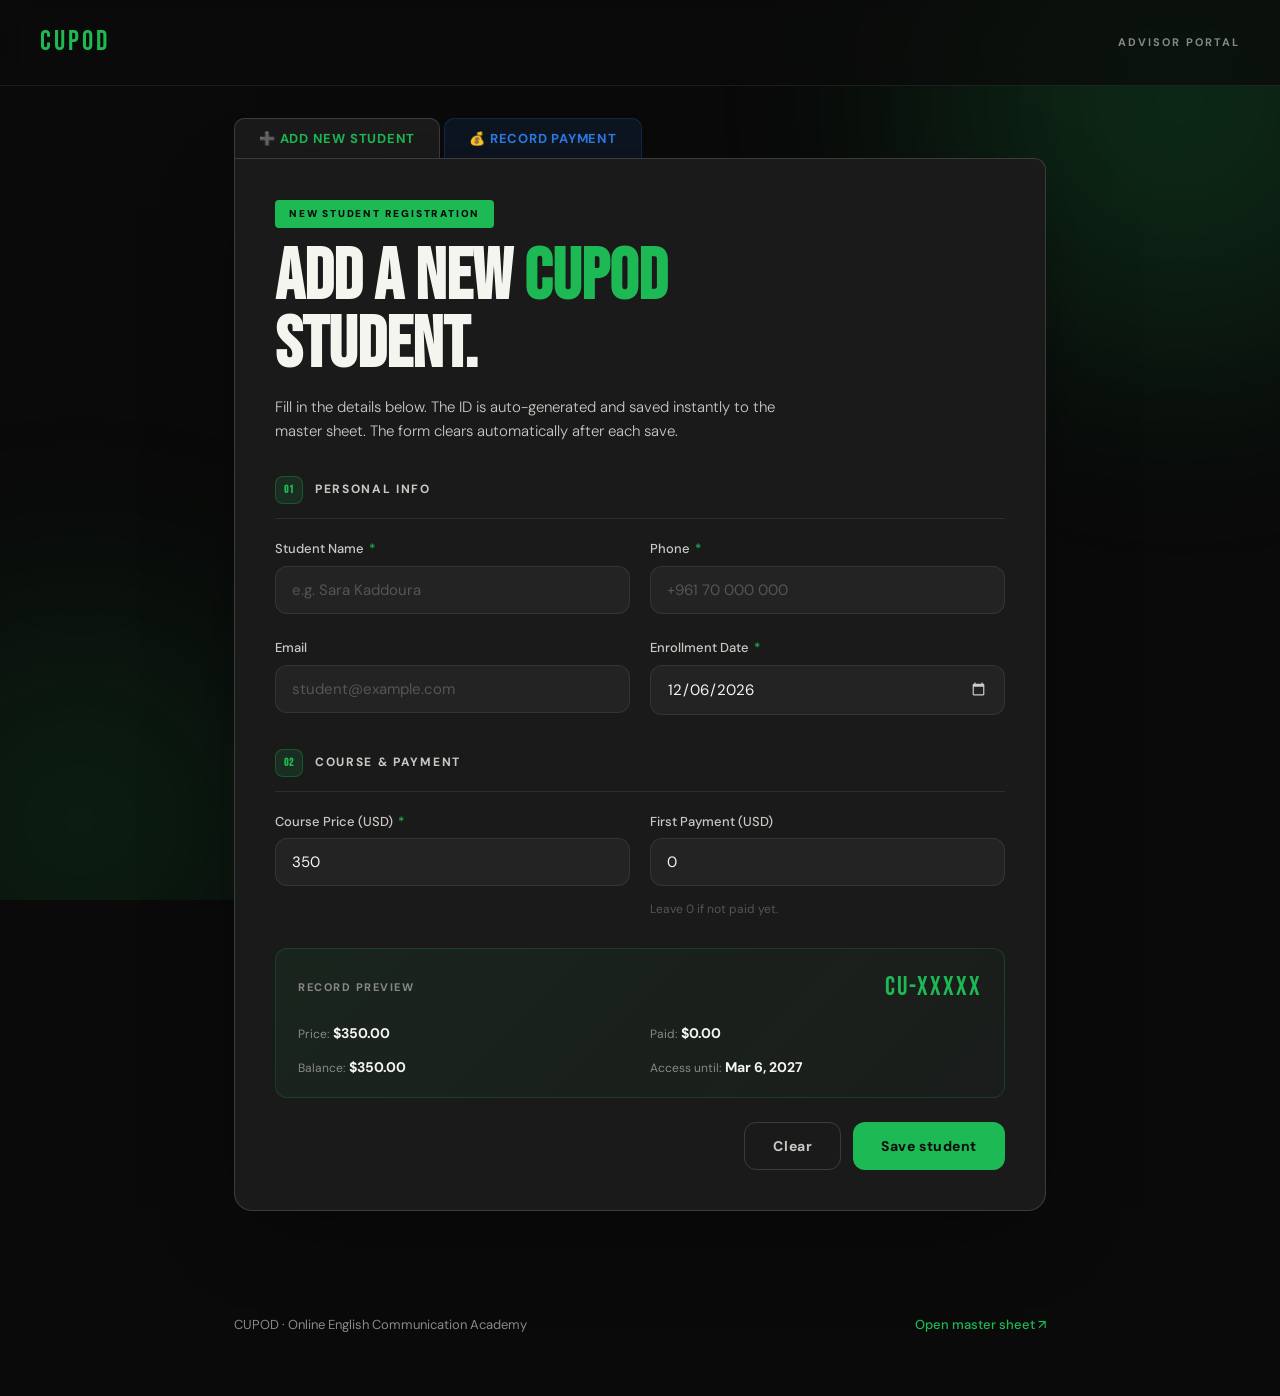
==== commit 38563776: "Update index.html" ====
--- a/index.html
+++ b/index.html
@@ -51,7 +51,7 @@
 .hero{margin-bottom:32px}
 .badge{display:inline-block;font-size:10px;font-weight:900;letter-spacing:.18em;
   padding:6px 14px;border-radius:4px;margin-bottom:16px}
-.bg{background:var(--green);color:var(--black)}
+.bdg-g{background:var(--green);color:var(--black)}
 .bb{background:var(--blue);color:#fff}
 h1{font-family:'Bebas Neue',sans-serif;font-size:clamp(40px,7vw,72px);line-height:.95;margin-bottom:14px}
 h1 em{color:var(--green);font-style:normal}
@@ -228,7 +228,7 @@
        ══════════════════════════════ -->
   <div class="panel" id="panelAdd">
     <div class="hero">
-      <div class="badge bg">NEW STUDENT REGISTRATION</div>
+      <div class="badge bdg-g">NEW STUDENT REGISTRATION</div>
       <h1>Add a new <em>CUPOD</em><br>student.</h1>
       <p class="sub">Fill in the details below. The ID is auto-generated and saved instantly to the master sheet. The form clears automatically after each save.</p>
     </div>
